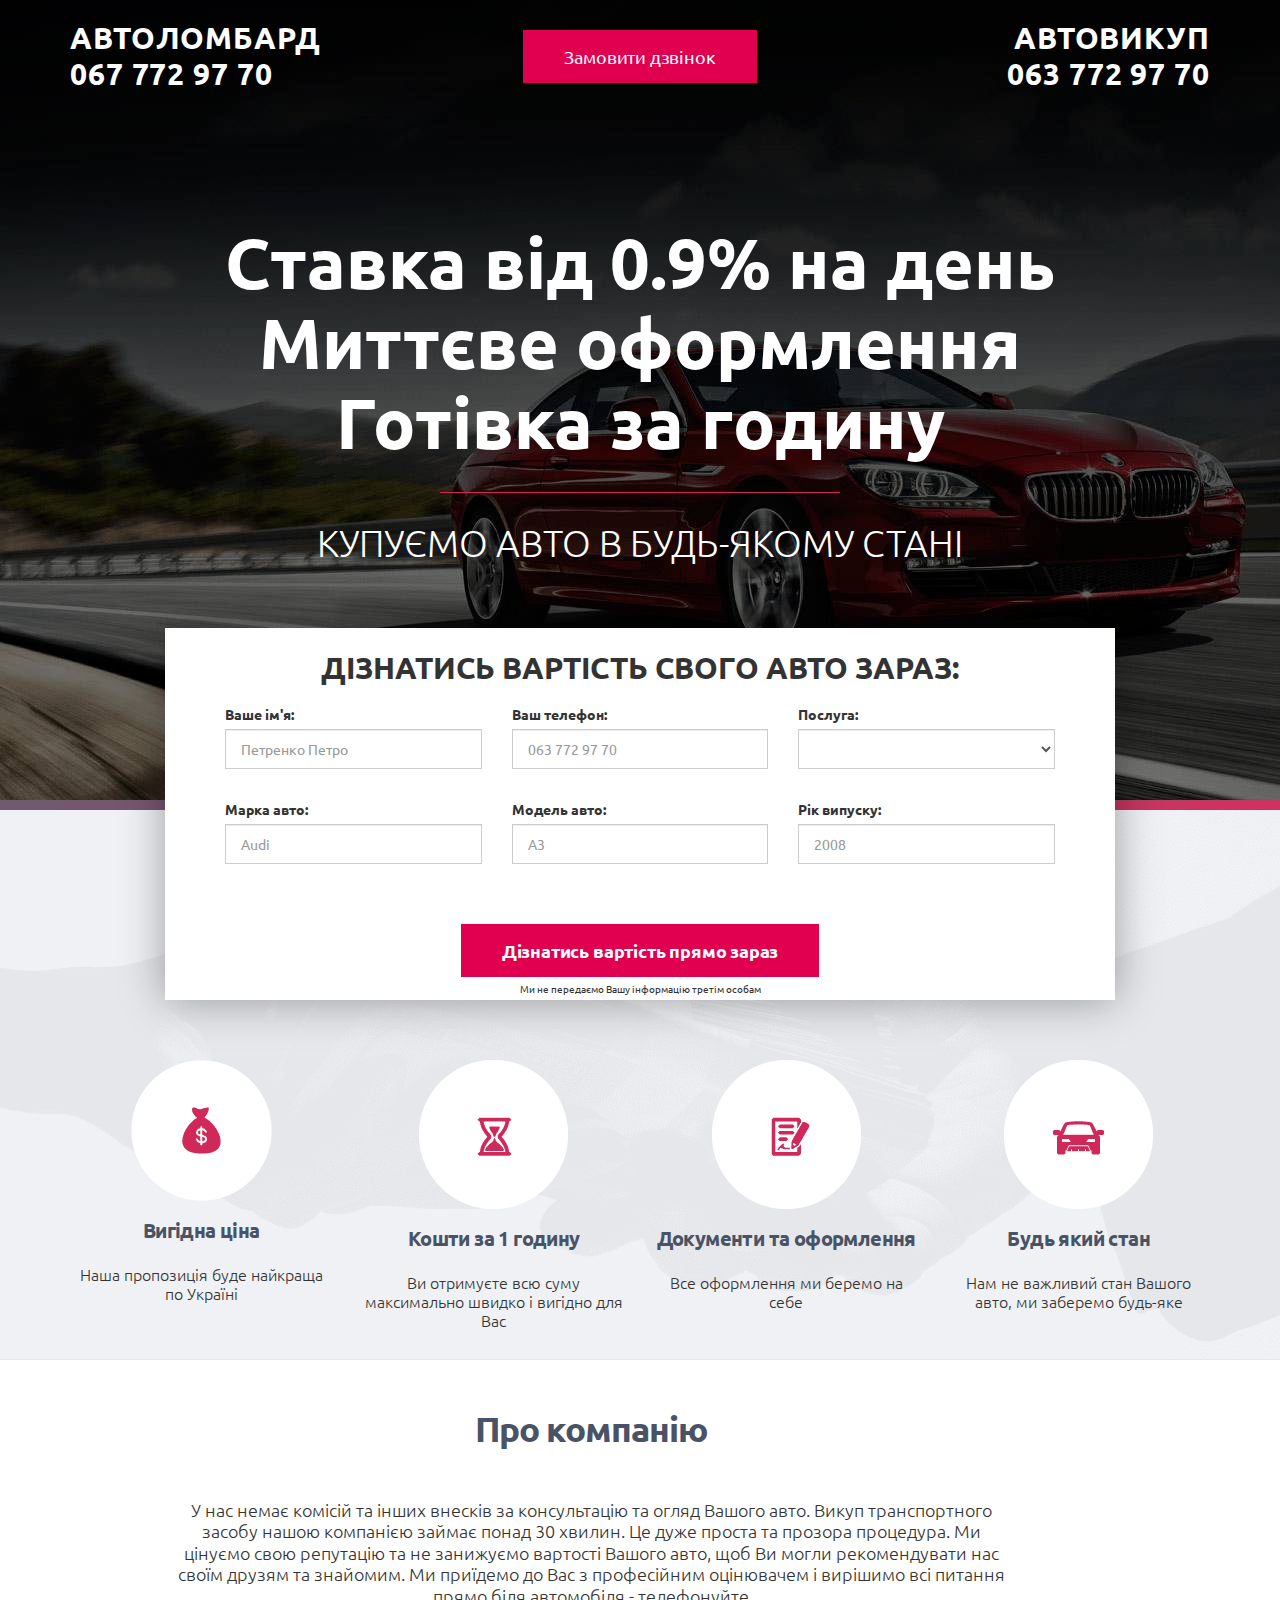
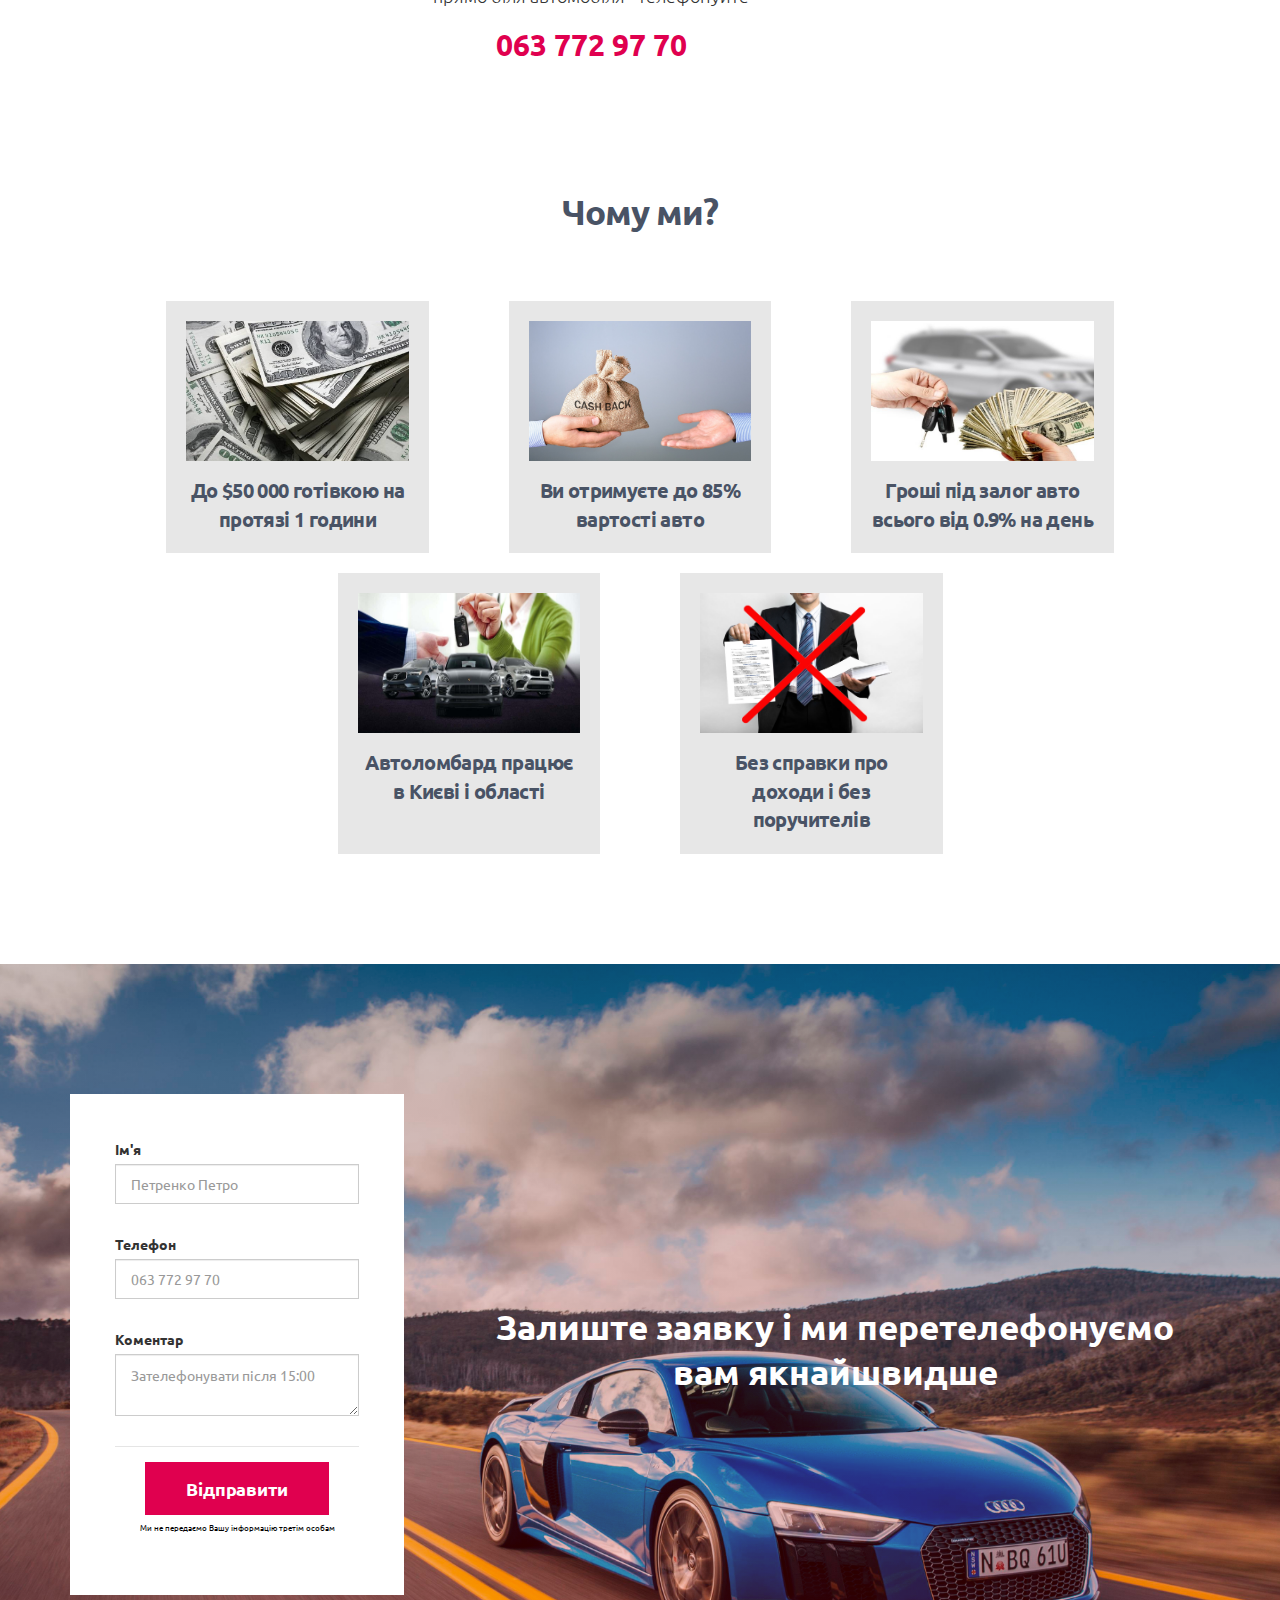
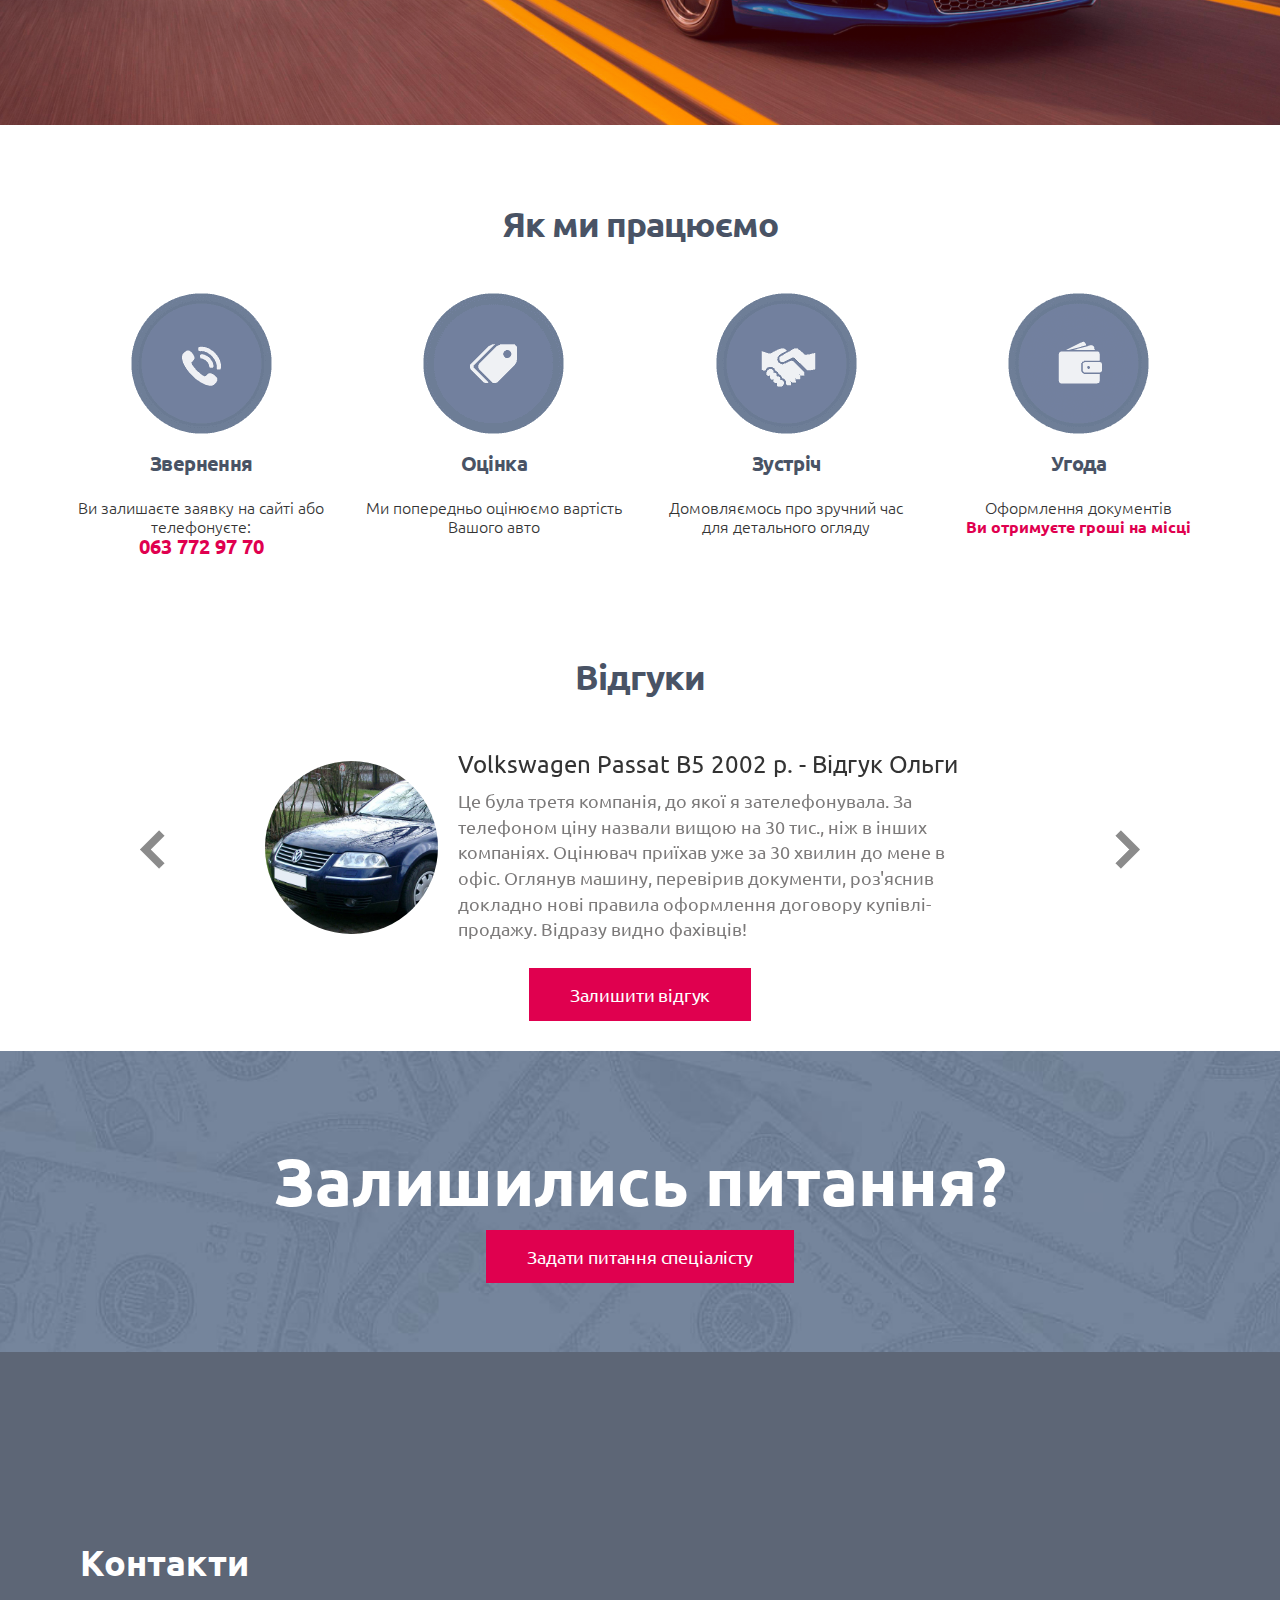
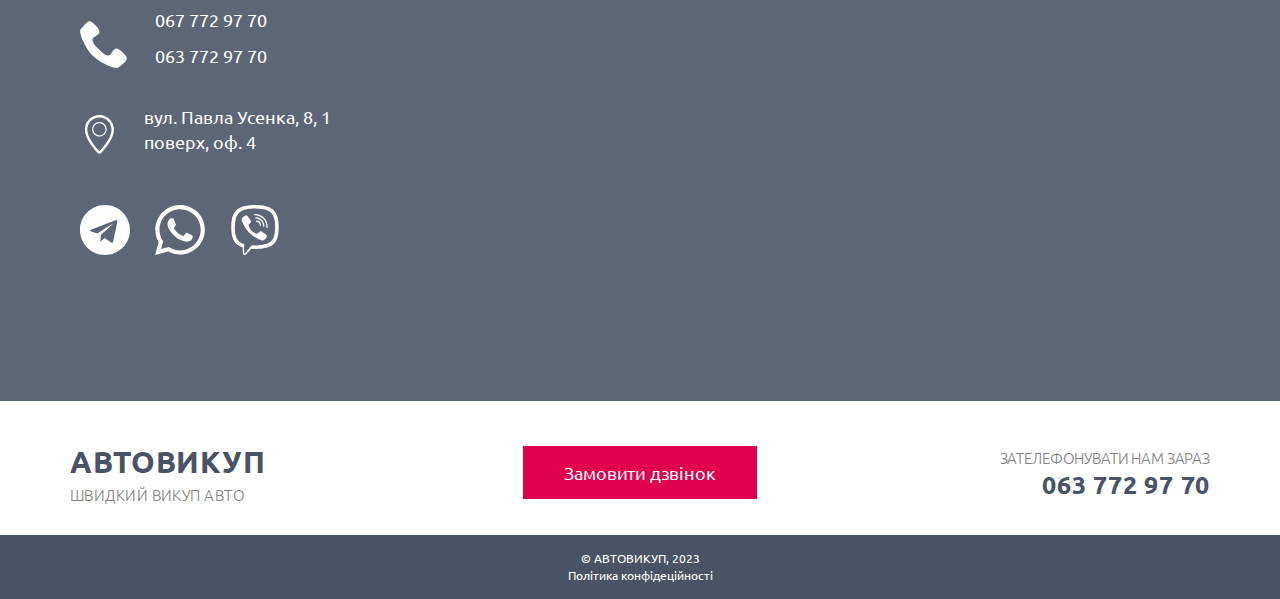
==== index.html @ 886555dd "add_block_info" ====
<!DOCTYPE html>
<!-- saved from url=(0042)http://www.avto-vukyp.com.ua/ -->
<html lang="ru">
  <head>
    <!-- Google Tag Manager -->
    <script>
      (function (w, d, s, l, i) {
        w[l] = w[l] || [];
        w[l].push({ "gtm.start": new Date().getTime(), event: "gtm.js" });
        var f = d.getElementsByTagName(s)[0],
          j = d.createElement(s),
          dl = l != "dataLayer" ? "&l=" + l : "";
        j.async = true;
        j.src = "https://www.googletagmanager.com/gtm.js?id=" + i + dl;
        f.parentNode.insertBefore(j, f);
      })(window, document, "script", "dataLayer", "GTM-MCLSQ8M4");
    </script>
    <!-- End Google Tag Manager -->

    <meta http-equiv="Content-Type" content="text/html; charset=UTF-8" />

    <meta http-equiv="X-UA-Compatible" content="IE=edge" />
    <meta name="viewport" content="width=device-width, initial-scale=1" />
    <title>Автовикуп - Київ та Україна</title>
    <link rel="icon" type="image/x-icon" href="./Document_files/favicon.ico" />
    <link rel="stylesheet" href="./Document_files/bootstrap.min.css" />
    <link rel="stylesheet" href="./Document_files/owl.carousel.min.css" />
    <link rel="stylesheet" href="./Document_files/font-awesome.min.css" />
    <link rel="stylesheet" href="./Document_files/main.css" />
    <link rel="stylesheet" href="./style.css" />
  </head>

  <body>
    <!-- Google Tag Manager (noscript) -->
    <noscript
      ><iframe
        src="https://www.googletagmanager.com/ns.html?id=GTM-MCLSQ8M4"
        height="0"
        width="0"
        style="display: none; visibility: hidden"></iframe
    ></noscript>
    <!-- End Google Tag Manager (noscript) -->

    <!-- HEADER -->
    <header>
      <div class="container">
        <div class="header-top">
          <div class="row inliner">
            <div class="col-sm-4">
              <a
                href="http://www.avto-vukyp.com.ua"
                class="logo"
                style="text-decoration: none"
                >Автоломбард</a
              ><br />
              <a
                href="tel:0677729770"
                style="text-decoration: none"
                class="logo"
                >067 772 97 70</a
              >
            </div>
            <div class="col-sm-4">
              <div class="buttons">
                <a
                  href="#"
                  class="btn btn-white-b"
                  data-toggle="modal"
                  data-target="#callback"
                  >Замовити дзвінок</a
                >
              </div>
            </div>
            <div class="col-sm-4">
              <div class="contacts">
                <a
                  href="http://www.avto-vukyp.com.ua"
                  class="logo"
                  style="text-decoration: none"
                  >Автовикуп</a
                >
                <br />
                <a href="tel:0637729770"    style="text-decoration: none"  class="logo" >063 772 97 70</a ><br />
              </div>
            </div>
          </div>
        </div>

        <div class="main-block">
          <h1>
            Ставка від 0.9% на день<br />
            Миттєве оформлення<br />
            Готівка за годину
          </h1>
          <h2>Купуємо авто в будь-якому стані</h2>
          <!-- <h3>Отримайте максимальну суму за своє авто прямо зараз</h3> -->
          <a
            href="http://www.avto-vukyp.com.ua/#"
            class="btn btn-white-b"
            data-toggle="modal"
            data-target="#feedback"
            >Залишити заявку</a
          >
        </div>
        <div class="form">
          <h3>Дізнатись вартість свого авто зараз:</h3>
          <form method="post" action="/send/" name="form">
            <div class="row">
              <div class="col-sm-4">
                <div class="form-group">
                  <label for="name">Ваше ім'я:</label>
                  <input
                    required
                    type="text"
                    class="form-control"
                    name="name"
                    placeholder="Петренко Петро" />
                </div>
              </div>
              <div class="col-sm-4">
                <div class="form-group">
                  <label for="name">Ваш телефон:</label>
                  <input
                    required
                    type="text"
                    class="form-control phone"
                    name="phone"
                    maxlength="10"
                    placeholder="063 772 97 70" />
                </div>
              </div>
              <div class="col-sm-4">
                <div class="form-group">
                  <label for="name">Послуга:</label>
                  <select name="usluga" required class="form-control">
                    <option selected disabled></option>
                    <option>Ломбард</option>
                    <option>Викуп</option>
                  </select>
                </div>
              </div>
            </div>
            <div class="row">
              <div class="col-sm-4">
                <div class="form-group">
                  <label for="name">Марка авто:</label>
                  <input
                    required
                    type="text"
                    class="form-control"
                    name="brand"
                    placeholder="Audi" />
                </div>
              </div>
              <div class="col-sm-4">
                <div class="form-group">
                  <label for="name">Модель авто:</label>
                  <input
                    required
                    type="text"
                    class="form-control"
                    name="model"
                    placeholder="A3" />
                </div>
              </div>
              <div class="col-sm-4">
                <div class="form-group">
                  <label for="name">Рік випуску:</label>
                  <input
                    required
                    type="text"
                    class="form-control"
                    name="year"
                    placeholder="2008" />
                </div>
              </div>
            </div>
            <div class="text-center">
              <button type="submit" class="btn btn-pink">
                Дізнатись вартість прямо зараз
              </button>
              <br />
              <small style="font-size: 10px"
                >Ми не передаємо Вашу інформацію третім особам</small
              >
            </div>
          </form>
        </div>
      </div>
    </header>
    <!-- / HEADER -->
    <!-- ADVANTAGES -->
    <section class="advantages">
      <div class="container">
        <div class="row">
          <!-- item -->
          <div class="col-md-3 col-sm-6">
            <div class="item">
              <div class="image">
                <img
                  class="rotate"
                  src="./Document_files/advantages-1.png"
                  alt="" />
              </div>
              <span class="name">Вигідна ціна</span>
              <p>Наша пропозиція буде найкраща по Україні</p>
            </div>
          </div>
          <!-- / item -->
          <!-- item -->
          <div class="col-md-3 col-sm-6">
            <div class="item">
              <div class="image">
                <img
                  class="rotate"
                  src="./Document_files/advantages-2.png"
                  alt="" />
              </div>
              <span class="name">Кошти за 1 годину</span>
              <p>Ви отримуєте всю суму максимально швидко і вигідно для Вас</p>
            </div>
          </div>
          <!-- / item -->
          <!-- item -->
          <div class="col-md-3 col-sm-6">
            <div class="item">
              <div class="image">
                <img
                  class="rotate"
                  src="./Document_files/advantages-3.png"
                  alt="" />
              </div>
              <span class="name">Документи та оформлення</span>
              <p>Все оформлення ми беремо на себе</p>
            </div>
          </div>
          <!-- / item -->
          <!-- item -->
          <div class="col-md-3 col-sm-6">
            <div class="item">
              <div class="image">
                <img
                  class="rotate"
                  src="./Document_files/advantages-4.png"
                  alt="" />
              </div>
              <span class="name">Будь який стан</span>
              <p>Нам не важливий стан Вашого авто, ми заберемо будь-яке</p>
            </div>
          </div>
          <!-- / item -->
        </div>
      </div>
    </section>
    <!-- / ADVANTAGES -->
    <!-- ABOUT -->
    <section class="about">
      <div class="container">
        <div class="row">
          <div class="col-md-9 col-md-offset-1 col-sm-12">
            <h2>Про компанію</h2>
            <p>
              У нас немає комісій та інших внесків за консультацію та огляд
              Вашого авто. Викуп транспортного засобу нашою компанією займає
              понад 30 хвилин. Це дуже проста та прозора процедура. Ми цінуємо
              свою репутацію та не занижуємо вартості Вашого авто, щоб Ви могли
              рекомендувати нас своїм друзям та знайомим. Ми приїдемо до Вас з
              професійним оцінювачем і вирішимо всі питання прямо біля
              автомобіля - телефонуйте
              <b
                ><p style="font-size: 30px">
                  <a
                    href="tel:0637729770"
                    style="text-decoration: none; color: #e0004f"
                    >063 772 97 70</a
                  >
                </p></b
              >
            </p>
          </div>
        </div>
      </div>
    </section>
    <!-- ABOUT -->

    <!-- OUR peculiarities -->
    <section class="plan">
      <div class="container">
        <h2>Чому ми?</h2>
        <div class="row peculiarities">
          <div class="peculiarities-item">
            <div class="col-sm-3">
              <div class="item peculiarities-block">
                <div class="image">
                  <img
                    class="peculiarities-img"
                    src="./my_img/cashjpg.jpg"
                    alt="" />
                </div>
                <span class="name peculiarities-name"
                  >До $50 000 готівкою на протязі 1 години</span
                >
              </div>
            </div>

            <div class="col-sm-3">
              <div class="item peculiarities-block">
                <div class="image">
                  <img
                    class="peculiarities-img"
                    src="./my_img/cash-back.jpg"
                    alt="" />
                </div>
                <span class="name peculiarities-name"
                  >Ви отримуєте до 85% вартості авто</span
                >
              </div>
            </div>

            <div class="col-sm-3">
              <div class="item peculiarities-block">
                <div class="image">
                  <img
                    class="peculiarities-img"
                    src="./my_img/pledge.jpg"
                    alt="" />
                </div>
                <span class="name peculiarities-name"
                  >Гроші під залог авто всього від 0.9% на день</span
                >
              </div>
            </div>
          </div>
          <div class="peculiarities-item">
            <div class="col-sm-3">
              <div class="item peculiarities-block">
                <div class="image">
                  <img
                    class="peculiarities-img"
                    src="./my_img/car-pawnshop.jpg"
                    alt="" />
                </div>
                <span class="name peculiarities-name"
                  >Автоломбард працює в Києві і області</span
                >
              </div>
            </div>
            <div class="col-sm-3">
              <div class="item peculiarities-block">
                <div class="image">
                  <img
                    class="peculiarities-img"
                    src="./my_img/document.jpg"
                    alt="" />
                </div>
                <span class="name peculiarities-name"
                  >Без справки про доходи і без поручителів</span
                >
              </div>
            </div>
          </div>
        </div>
      </div>
    </section>
    <!-- /OUR peculiarities -->

    <!-- APPLICATION -->
    <section class="application">
      <div class="container">
        <div class="application-block">
          <h3 class="application-mob-title">
            Залиште заявку і ми перетелефонуємо вам якнайшвидше
          </h3>
          <form method="post" action="/send/" class="my_form">
            <div class="form-group" style="display: none">
              <label for="phone">Ім'я</label>
              <input
                type="text"
                class="form-control"
                name="name"
                value=""
                placeholder="Петренко Петро" />
            </div>
            <div class="form-group">
              <label for="phone">Ім'я</label>
              <input
                type="text"
                class="form-control"
                name="name"
                value=""
                placeholder="Петренко Петро"
                required="" />
            </div>
            <div class="form-group">
              <label for="phone">Телефон</label>
              <input
                type="text"
                class="form-control phone"
                name="phone"
                maxlength="10"
                value=""
                placeholder="063 772 97 70"
                required="" />
            </div>
            <div class="form-group">
              <label for="text">Коментар</label>
              <textarea
                name="comment"
                class="form-control"
                placeholder="Зателефонувати після 15:00"></textarea>
            </div>
            <div class="modal-footer text-center">
              <button type="submit" class="btn btn-pink">Відправити</button>
              <br />
              <small style="font-size: 8px; color: #000"
                >Ми не передаємо Вашу інформацію третім особам</small
              >
            </div>
          </form>

          <h3 class="application-title">
            Залиште заявку і ми перетелефонуємо вам якнайшвидше
          </h3>
        </div>
      </div>
    </section>
    <!-- /APPLICATION -->

    <!-- PLAN -->
    <section class="plan">
      <div class="container">
        <h2>Як ми працюємо</h2>
        <div class="row">
          <!-- item -->
          <div class="col-sm-3">
            <div class="item">
              <div class="image">
                <img class="rotate" src="./Document_files/plan-1.png" alt="" />
              </div>
              <span class="name">Звернення</span>
              <p>
                Ви залишаєте заявку на сайті або телефонуєте:
                <b
                  ><p style="font-size: 20px; margin-top: -2px">
                    <a
                      href="tel:0637729770"
                      style="text-decoration: none; color: #e0004f"
                      >063 772 97 70</a
                    >
                  </p></b
                >
              </p>
            </div>
          </div>
          <!-- / item -->
          <!-- item -->
          <div class="col-sm-3">
            <div class="item">
              <div class="image">
                <img class="rotate" src="./Document_files/plan-2.png" alt="" />
              </div>
              <span class="name">Оцінка</span>
              <p>Ми попередньо оцінюємо вартість Вашого авто</p>
            </div>
          </div>
          <!-- / item -->
          <!-- item -->
          <div class="col-sm-3">
            <div class="item">
              <div class="image">
                <img class="rotate" src="./Document_files/plan-3.png" alt="" />
              </div>
              <span class="name">Зустріч</span>
              <p>Домовляємось про зручний час для детального огляду</p>
            </div>
          </div>
          <!-- / item -->
          <!-- item -->
          <div class="col-sm-3">
            <div class="item">
              <div class="image">
                <img class="rotate" src="./Document_files/plan-4.png" alt="" />
              </div>
              <span class="name">Угода</span>
              <p>
                Оформлення документів<br />
                <b style="color: #e0004f">Ви отримуєте гроші на місці</b>
              </p>
            </div>
          </div>
          <!-- / item -->
        </div>
      </div>
    </section>
    <!-- / PLAN -->
    <!-- SERVICE -->
    <!-- <section class="plan service">
      <div class="container">
        <h2>Які авто ми купуємо?</h2>
        <div class="row">
          
          <div class="col-sm-4">
            <div class="item">
              <div class="image">
                <img src="./Document_files/service2.jpg" alt="" />
              </div>
              <span class="name">Пошкоджені авто та після ДТП</span>
              <p>
                Оплачуємо більше, ніж страхова. Евакуатор за наш рахунок. Виїзд
                майстра на протязі 30 хв.
              </p>
            </div>
          </div>
          
          <div class="col-sm-4">
            <div class="item">
              <div class="image">
                <img src="./Document_files/service1.jpg" alt="" />
              </div>
              <span class="name">Вживані</span>
              <p>
                Купуємо вживані авто в будь-якому стані, будь-якого року випуску
                та марки. Купуємо вітчизняні авто та іномарки. З будь-яким
                пробігом та розташуванням керма.
              </p>
            </div>
          </div>
          
          <div class="col-sm-4">
            <div class="item">
              <div class="image">
                <img src="./Document_files/service4.jpg" alt="" />
              </div>
              <span class="name"
                >Аварійні авто або під розбір, на запчастини</span
              >
              <p>
                Купим несправне авто. Якщо авто не підлягає ремонту,
                розраховуємо вартість цілих запчастин. Розрахунок відразу.
              </p>
            </div>
          </div>
         
        </div>
      </div>
    </section> -->
    <!-- / SERVICE -->
    <!-- REVIEWS -->
    <section class="reviews">
      <div class="container">
        <h2>Відгуки</h2>
        <div class="row">
          <div class="col-lg-2 col-md-1">
            <div class="prev-wrap hidden-sm hidden-xs">
              <button data-selector="Footers" class="prev-arr2"></button>
            </div>
          </div>
          <div class="col-lg-8 col-md-10">
            <div class="reviews-slider owl-carousel">
              <div class="review inliner">
                <img
                  style="width: 173px"
                  src="./Document_files/passat-b5-7.jpg"
                  alt="customer" />
                <div>
                  <h5>Volkswagen Passat B5 2002 р. - Відгук Ольги</h5>
                  <p>
                    Це була третя компанія, до якої я зателефонувала. За
                    телефоном ціну назвали вищою на 30 тис., ніж в інших
                    компаніях. Оцінювач приїхав уже за 30 хвилин до мене в офіс.
                    Оглянув машину, перевірив документи, роз'яснив докладно нові
                    правила оформлення договору купівлі-продажу. Відразу видно
                    фахівців!
                  </p>
                </div>
              </div>
              <div class="review inliner">
                <img
                  style="width: 173px"
                  src="./Document_files/6243_loaded.jpg"
                  alt="customer" />
                <div>
                  <h5>БМВ 3 Series (Е46) 2001 р. - Відгук Віктора</h5>
                  <p>
                    Потрібно було терміново продати автомобіль, оскільки купував
                    новий. Друг порадив звернутися до компанії Автовикуп. За
                    фотографіями оцінили вартість, оцінювач під'їхав точно у
                    вказаний час. Договір оформили того ж вечора.
                  </p>
                </div>
              </div>
              <div class="review inliner">
                <img
                  style="width: 173px"
                  src="./Document_files/march.jpg"
                  alt="customer" />
                <div>
                  <h5>Nissan March 2010 р. - Відгук Оксани</h5>
                  <p>
                    Продала свого марчика того ж дня, коли залишила заявку, ціна
                    влаштувала, угода пройшла успішно!
                  </p>
                </div>
              </div>
              <div class="review inliner">
                <img
                  style="width: 173px"
                  src="./Document_files/kia.jpg"
                  alt="customer" />
                <div>
                  <h5>KIA Rio 2013 р. - Відгук Антона</h5>
                  <p>
                    Перші 2 місяці намагався продати машину сам. Дзвонили часто,
                    приїжджали дивитися, а потім говорили "настав час, щоб
                    подумати" і пропадали. Побачив рекламу в інтернеті про
                    автовикуп, відправив заявку на оцінку. Мені передзвонили і я
                    дуже здивувався, коли мені запропонували лише на 10 тис.
                    менше, ніж моя бажана ціна. Наступного разу відразу звернуся
                    до цієї компанії, щоб заощадити час та сили. Спасибі вам!
                  </p>
                </div>
              </div>
              <div class="review inliner">
                <img
                  style="width: 173px"
                  src="./Document_files/matiz.jpg"
                  alt="customer" />
                <div>
                  <h5>Daewoo Matiz 2012 р. - Відгук Аліни</h5>
                  <p>
                    Побачила рекламу в інтернеті даної фірми, залишила заявку на
                    сайті для викупу своєї машинки, хлопці приїхали дуже швидко,
                    оглянули авто, повідомили ціну, яка мене влаштовувала, угода
                    пройшла успішно. Дякую
                  </p>
                </div>
              </div>
              <div class="review inliner">
                <img
                  style="width: 173px"
                  src="./Document_files/merc.jpg"
                  alt="customer" />
                <div>
                  <h5>Mercedes-Benz w210 E240 1998 р. - Відгук Олексія</h5>
                  <p>
                    Терміново потрібні були гроші, продав свій автомобіль у цій
                    фірмі, приїхали швидко, оцінили, гроші одержав одразу. Всім
                    задоволений!
                  </p>
                </div>
              </div>
              <div class="review inliner">
                <img
                  style="width: 173px"
                  src="./Document_files/mark.jpg"
                  alt="customer" />
                <div>
                  <h5>Toyota Mark 2. 1996 р.- Відгук Андрія</h5>
                  <p>
                    Не хотів розлучатися зі своїм Марком)) Але змусили
                    обставини, звернувся до хлопців з автовикупом, викупили мого
                    марка в той же день, заплатили трохи більше ніж інші фірми!
                    Дякую!
                  </p>
                </div>
              </div>
              <div class="review inliner">
                <img
                  style="width: 173px"
                  src="./Document_files/lada.jpg"
                  alt="customer" />
                <div>
                  <h5>ЛАДА 2114. 2013 р. - Відгук Даніла</h5>
                  <p>
                    Потрапив в аварію, трохи пом'яв своє авто, вирішив продати,
                    звернувся до цієї компанії, оцінили вартість, ціни виявилися
                    на порядок вищими ніж в інших конторах. Угоду провели
                    успішно! Гроші отримав одразу.
                  </p>
                </div>
              </div>
            </div>
          </div>
          <div class="col-lg-2 col-md-1">
            <div class="next-wrap hidden-sm hidden-xs">
              <button
                style=""
                data-selector="Footers"
                class="next-arr2"></button>
            </div>
          </div>
        </div>
        <div class="meta-button text-center">
          <a
            href="#"
            class="btn btn-dark-b"
            data-toggle="modal"
            data-target="#review"
            >Залишити відгук</a
          >
        </div>
      </div>
    </section>
    <!-- / REVIEWS -->
    <!-- QUESTIONS -->
    <section class="questions">
      <div class="container">
        <h3>Залишились питання?</h3>
        <a
          href="http://www.avto-vukyp.com.ua/#"
          class="btn btn-white-b"
          data-toggle="modal"
          data-target="#callback"
          >Задати питання спеціалісту</a
        >
      </div>
    </section>
    <!-- / QUESTIONS -->

    <!-- INFO BLOCK -->
    <div class="info">
      <div class="">
        <div class="info-block">
          <div class="contact-info">
            <h2>Контакти</h2>
            <ul class="list contact-list">
              <li class="contact-item">
                <!-- <a href=""> -->
                  <svg id="icon-phone" width="50" viewBox="0 0 32 32">
                    <path
                      fill="white"
                      d="M22 20c-2 2-2 4-4 4s-4-2-6-4-4-4-4-6 2-2 4-4-4-8-6-8-6 6-6 6c0 4 4.109 12.109 8 16s12 8 16 8c0 0 6-4 6-6s-6-8-8-6z"></path>
                  </svg>
                <!-- </a> -->
                <div class="contact-item num">
                  <p><a href="tel:0677729770"    style="text-decoration:none; color: fff"  class="logo"  >067 772 97 70</a ></p>
                  <p><a href="tel:0637729770"    style="text-decoration: none; color: fff"  class="logo" >063 772 97 70</a ></p>
                </div>
              </li>
              <li class="contact-item">
                <svg id="icon-location" width="50" viewBox="0 0 32 32">
                  <path
                    fill="white"
                    d="M16.002 17.746c3.309 0 6-2.692 6-6s-2.691-6-6-6c-3.309 0-6 2.691-6 6s2.691 6 6 6zM16.002 6.746c2.758 0 5 2.242 5 5s-2.242 5-5 5c-2.758 0-5-2.242-5-5s2.242-5 5-5zM16 0c-6.618 0-12 5.316-12 12.001 0 7 6.001 14.161 10.376 19.194 0.016 0.020 0.718 0.805 1.586 0.805 0.002 0 0.073 0 0.077 0 0.867 0 1.57-0.785 1.586-0.805 4.377-5.033 10.377-12.193 10.377-19.194 0-6.685-5.383-12.001-12.002-12.001zM16.117 29.883c-0.021 0.020-0.082 0.064-0.135 0.098-0.010-0.027-0.084-0.086-0.129-0.133-3.665-4.217-9.853-11.334-9.853-17.847 0-5.514 4.487-10.001 10-10.001 5.516 0 10.002 4.487 10.002 10.002 0 6.512-6.188 13.629-9.885 17.881z"></path>
                </svg>
                <p>вул. Павла Усенка, 8, 1 поверх, оф. 4</p>
              </li>
            </ul>
            <ul class="list social-list">
              <li>
                <a href="">
                  <svg
                    id="icon-telegram"
                    fill="white"
                    width="50"
                    viewBox="0 0 28 28">
                    <path
                      d="M18.578 20.422l2.297-10.828c0.203-0.953-0.344-1.328-0.969-1.094l-13.5 5.203c-0.922 0.359-0.906 0.875-0.156 1.109l3.453 1.078 8.016-5.047c0.375-0.25 0.719-0.109 0.438 0.141l-6.484 5.859-0.25 3.563c0.359 0 0.516-0.156 0.703-0.344l1.687-1.625 3.5 2.578c0.641 0.359 1.094 0.172 1.266-0.594zM28 14c0 7.734-6.266 14-14 14s-14-6.266-14-14 6.266-14 14-14 14 6.266 14 14z"></path>
                  </svg>
                </a>
              </li>
              <li>
                <a href="">
                  <svg
                    id="icon-whatsapp"
                    fill="white"
                    width="50"
                    viewBox="0 0 32 32">
                    <path
                      d="M27.281 4.65c-2.994-3-6.975-4.65-11.219-4.65-8.738 0-15.85 7.112-15.85 15.856 0 2.794 0.731 5.525 2.119 7.925l-2.25 8.219 8.406-2.206c2.319 1.262 4.925 1.931 7.575 1.931h0.006c0 0 0 0 0 0 8.738 0 15.856-7.113 15.856-15.856 0-4.238-1.65-8.219-4.644-11.219zM16.069 29.050v0c-2.369 0-4.688-0.637-6.713-1.837l-0.481-0.288-4.987 1.306 1.331-4.863-0.313-0.5c-1.325-2.094-2.019-4.519-2.019-7.012 0-7.269 5.912-13.181 13.188-13.181 3.519 0 6.831 1.375 9.319 3.862 2.488 2.494 3.856 5.8 3.856 9.325-0.006 7.275-5.919 13.188-13.181 13.188zM23.294 19.175c-0.394-0.2-2.344-1.156-2.706-1.288s-0.625-0.2-0.894 0.2c-0.262 0.394-1.025 1.288-1.256 1.556-0.231 0.262-0.462 0.3-0.856 0.1s-1.675-0.619-3.188-1.969c-1.175-1.050-1.975-2.35-2.206-2.744s-0.025-0.613 0.175-0.806c0.181-0.175 0.394-0.463 0.594-0.694s0.262-0.394 0.394-0.662c0.131-0.262 0.069-0.494-0.031-0.694s-0.894-2.15-1.219-2.944c-0.319-0.775-0.65-0.669-0.894-0.681-0.231-0.012-0.494-0.012-0.756-0.012s-0.694 0.1-1.056 0.494c-0.363 0.394-1.387 1.356-1.387 3.306s1.419 3.831 1.619 4.1c0.2 0.262 2.794 4.269 6.769 5.981 0.944 0.406 1.681 0.65 2.256 0.837 0.95 0.3 1.813 0.256 2.494 0.156 0.762-0.113 2.344-0.956 2.675-1.881s0.331-1.719 0.231-1.881c-0.094-0.175-0.356-0.275-0.756-0.475z"></path>
                  </svg>
                </a>
              </li>
              <li>
                <a href="">
                  <svg id="icon-viber" width="50" viewBox="0 0 32 32">
                    <path
                      fill="#fff"
                      d="M15.197 0.003c-2.567 0.035-8.089 0.456-11.179 3.287-2.293 2.28-3.095 5.641-3.188 9.804-0.080 4.147-0.173 11.933 7.333 14.055v3.227c0 0-0.051 1.293 0.803 1.56 1.053 0.333 1.653-0.665 2.653-1.732l1.867-2.107c5.133 0.427 9.067-0.559 9.52-0.705 1.040-0.333 6.908-1.081 7.868-8.869 0.987-8.041-0.48-13.108-3.12-15.401l-0.013-0.003c-0.8-0.733-4-3.067-11.16-3.093 0 0-0.528-0.033-1.384-0.021zM15.287 2.265c0.727-0.004 1.173 0.027 1.173 0.027 6.053 0.013 8.948 1.84 9.628 2.453 2.227 1.905 3.371 6.475 2.533 13.189-0.8 6.507-5.56 6.92-6.44 7.2-0.373 0.12-3.84 0.973-8.203 0.693 0 0-3.252 3.921-4.265 4.935-0.16 0.173-0.347 0.227-0.467 0.2-0.173-0.040-0.227-0.253-0.213-0.547l0.027-5.359c-6.361-1.76-5.988-8.403-5.921-11.869 0.080-3.467 0.733-6.309 2.667-8.229 2.609-2.36 7.3-2.68 9.481-2.693zM15.767 5.732c-0 0-0.001 0-0.001 0-0.22 0-0.399 0.178-0.399 0.399 0 0 0 0 0 0v0c0 0.221 0.179 0.4 0.4 0.4v0c0.043-0.001 0.093-0.001 0.143-0.001 2.034 0 3.88 0.809 5.232 2.123l-0.002-0.002c1.453 1.413 2.161 3.307 2.188 5.787 0 0.221 0.179 0.4 0.4 0.4v0-0.012c0.221 0 0.4-0.179 0.4-0.4v0c0.005-0.109 0.008-0.236 0.008-0.364 0-2.326-0.923-4.436-2.423-5.985l0.002 0.002c-1.587-1.547-3.589-2.347-5.948-2.347zM10.495 6.652c-0.054-0.008-0.116-0.013-0.18-0.013-0.236 0-0.457 0.064-0.646 0.176l0.006-0.003h-0.016c-0.547 0.32-1.051 0.72-1.531 1.253-0.36 0.427-0.561 0.852-0.615 1.265-0.009 0.064-0.014 0.137-0.014 0.212 0 0.182 0.029 0.357 0.084 0.521l-0.003-0.012 0.027 0.013c0.458 1.331 0.998 2.476 1.646 3.549l-0.046-0.082c0.895 1.608 1.922 2.996 3.101 4.237l-0.008-0.009 0.040 0.053 0.053 0.040 0.080 0.080c1.236 1.174 2.628 2.205 4.136 3.053l0.104 0.054c1.76 0.96 2.829 1.413 3.469 1.6v0.013c0.187 0.053 0.357 0.080 0.531 0.080 0.57-0.043 1.079-0.274 1.471-0.631l-0.002 0.002c0.52-0.467 0.933-0.984 1.24-1.531v-0.013c0.307-0.573 0.2-1.121-0.24-1.495-0.845-0.742-1.782-1.421-2.781-2.007l-0.085-0.046c-0.68-0.373-1.373-0.147-1.653 0.227l-0.6 0.759c-0.307 0.373-0.867 0.32-0.867 0.32l-0.016 0.013c-4.16-1.067-5.267-5.279-5.267-5.279s-0.053-0.573 0.333-0.867l0.747-0.6c0.36-0.293 0.613-0.987 0.227-1.667-0.631-1.084-1.31-2.022-2.071-2.887l0.017 0.020c-0.166-0.204-0.399-0.349-0.665-0.399l-0.007-0.001zM16.459 7.839c-0.22 0.001-0.399 0.18-0.399 0.4s0.179 0.4 0.4 0.4c0 0 0.001 0 0.001 0h-0c1.388 0.025 2.636 0.607 3.532 1.532l0.001 0.001c0.75 0.825 1.209 1.926 1.209 3.134 0 0.103-0.003 0.205-0.010 0.306l0.001-0.014c0.001 0.22 0.18 0.399 0.4 0.399 0 0 0 0 0 0v0l0.013 0.016c0 0 0 0 0 0 0.221 0 0.4-0.179 0.4-0.4 0-0 0-0.001 0-0.001v0c0.040-1.587-0.453-2.92-1.427-3.987s-2.333-1.667-4.067-1.787c-0.008-0.001-0.018-0.001-0.028-0.001s-0.020 0-0.029 0.001l0.001-0zM17.112 9.997c-0.004-0-0.008-0-0.012-0-0.225 0-0.407 0.182-0.407 0.408 0 0.221 0.176 0.401 0.395 0.407h0.001c1.32 0.067 1.96 0.733 2.040 2.107 0.007 0.215 0.184 0.387 0.4 0.387 0 0 0 0 0 0h0.013c0.215-0.007 0.388-0.183 0.388-0.4 0-0.009-0-0.019-0.001-0.028l0 0.001c-0.093-1.787-1.067-2.788-2.8-2.881-0.002-0-0.005-0-0.008-0s-0.006 0-0.008 0h0z"></path>
                  </svg>
                </a>
              </li>
            </ul>
          </div>
          <iframe
            class="map"
            src="https://www.google.com/maps/embed?pb=!1m14!1m8!1m3!1d2540.8015337098736!2d30.6335298!3d50.4447973!3m2!1i1024!2i768!4f13.1!3m3!1m2!1s0x40d4c54f7326cca5%3A0xcb840a7a5544f32!2z0YPQuy4g0J_QsNCy0LvQsCDQo9GB0LXQvdC60L4sIDgsINCa0LjQtdCyLCAwMjAwMA!5e0!3m2!1sru!2sua!4v1694697839264!5m2!1sru!2sua"
            width="600"
            height="450"
            style="border: 0"
            allowfullscreen=""
            loading="lazy"
            referrerpolicy="no-referrer-when-downgrade"></iframe>
        </div>
      </div>
    </div>
    <!-- /INFO BLOCK -->

    <!-- FOOTER -->
    <footer>
      <div class="container">
        <div class="footer-top">
          <div class="row inliner">
            <div class="col-sm-4">
              <a href="http://www.avto-vukyp.com.ua/#" class="logo"
                >Автовикуп</a
              >
              <small>Швидкий викуп авто</small>
            </div>
            <div class="col-sm-4">
              <div class="buttons">
                <a
                  href="#"
                  class="btn btn-dark-b"
                  data-toggle="modal"
                  data-target="#callback"
                  >Замовити дзвінок</a
                >
              </div>
            </div>
            <div class="col-sm-4">
              <div class="contacts">
                <span>Зателефонувати нам зараз</span>
                <a href="tel:0637729770" style="text-decoration: none"
                  >063 772 97 70</a
                >
              </div>
            </div>
          </div>
        </div>
      </div>

      <div class="copy">
        <div class="container">
          <p>© АВТОВИКУП, 2023</p>
          <p>
            <a
              href="https://www.avto-vukyp.com.ua/politica.html"
              style="text-decoration: none; color: #fff; font-size: 12px"
              >Політика конфідеційності</a
            >
          </p>
        </div>
      </div>
    </footer>
    <!-- / FOOTER -->
    <!-- MODALS -->
    <div class="modal fade" tabindex="-1" role="dialog" id="callback">
      <div class="modal-dialog" role="document">
        <div class="modal-content">
          <div class="modal-header">
            <button
              type="button"
              class="close"
              data-dismiss="modal"
              aria-label="Close">
              <span aria-hidden="true">×</span>
            </button>
            <h4 class="modal-title">Замовити дзвінок</h4>
          </div>
          <div class="modal-body">
            <div class="message"></div>
            <form method="post" action="/send/">
              <div class="form-group" style="display: none">
                <label for="phone">Ім'я</label>
                <input
                  type="text"
                  class="form-control"
                  name="name"
                  value=""
                  placeholder="Петренко Петро" />
              </div>
              <div class="form-group">
                <label for="phone">Ім'я</label>
                <input
                  type="text"
                  class="form-control"
                  name="name"
                  value=""
                  placeholder="Петренко Петро"
                  required="" />
              </div>
              <div class="form-group">
                <label for="phone">Телефон</label>
                <input
                  type="text"
                  class="form-control phone"
                  name="phone"
                  maxlength="10"
                  value=""
                  placeholder="063 772 97 70"
                  required="" />
              </div>
              <div class="form-group">
                <label for="text">Коментар</label>
                <textarea
                  name="comment"
                  class="form-control"
                  placeholder="Зателефонувати після 15:00"></textarea>
              </div>
              <div class="modal-footer text-center">
                <button type="submit" class="btn btn-pink">Відправити</button>
                <br />
                <small style="font-size: 8px; color: #000"
                  >Ми не передаємо Вашу інформацію третім особам</small
                >
              </div>
            </form>
          </div>
        </div>
        <!-- /.modal-content -->
      </div>
      <!-- /.modal-dialog -->
    </div>
    <!-- /.modal -->
    <div class="modal fade" tabindex="-1" role="dialog" id="review">
      <div class="modal-dialog" role="document">
        <div class="modal-content">
          <div class="modal-header">
            <button
              type="button"
              class="close"
              data-dismiss="modal"
              aria-label="Close">
              <span aria-hidden="true">×</span>
            </button>
            <h4 class="modal-title">Залишити Відгук</h4>
          </div>
          <div class="modal-body">
            <div class="message"></div>
            <form method="post" action="/send/">
              <div class="form-group" style="display: none">
                <label for="phone">Ім'я</label>
                <input
                  required
                  type="text"
                  class="form-control"
                  name="name"
                  value=""
                  placeholder="Петренко Петро" />
              </div>
              <div class="form-group">
                <label for="phone">Ім'я</label>
                <input
                  required
                  type="text"
                  class="form-control"
                  name="name"
                  value=""
                  placeholder="Петренко Петро" />
              </div>
              <div class="form-group">
                <label for="phone">Телефон</label>
                <input
                  type="text"
                  class="form-control phone"
                  name="phone"
                  value=""
                  maxlength="10"
                  placeholder="063 772 97 70"
                  required />
              </div>
              <div class="form-group">
                <label for="text">Відгук</label>
                <textarea
                  name="comment"
                  class="form-control"
                  placeholder="Все очень хорошо"></textarea>
              </div>
              <div class="modal-footer text-center">
                <button type="submit" class="btn btn-pink">Відправити</button>
              </div>
            </form>
          </div>
        </div>
        <!-- /.modal-content -->
      </div>
      <!-- /.modal-dialog -->
    </div>
    <!-- /.modal -->
    <div class="modal fade" tabindex="-1" role="dialog" id="feedback">
      <div class="modal-dialog" role="document">
        <div class="modal-content">
          <div class="modal-header">
            <button
              type="button"
              class="close"
              data-dismiss="modal"
              aria-label="Close">
              <span aria-hidden="true">×</span>
            </button>
            <h4 class="modal-title">Залишити заявку</h4>
          </div>
          <div class="modal-body">
            <div class="message"></div>
            <form action="/send/" method="POST">
              <!-- <div class="form-group" style="display:none">
                        <label for="phone">Ім'я</label>
                        <input required type="text" class="form-control" name="name" value="" placeholder="Петренко Петро">
                    </div> -->
              <div class="form-group">
                <label for="name">Ваше Ім'я:</label>
                <input
                  required
                  type="text"
                  class="form-control"
                  name="name"
                  placeholder="Петренко Петро" />
              </div>
              <div class="form-group">
                <label for="name">Ваш телефон:</label>
                <input
                  required
                  type="text"
                  class="form-control phone"
                  name="phone"
                  maxlength="10"
                  placeholder="063 772 97 70" />
              </div>
              <div class="form-group">
                <label for="name">Послуга:</label>
                <select name="usluga" required type="text" class="form-control">
                  <option class="form-control" selected disabled></option>
                  <option>Ломбард</option>
                  <option>Викуп</option>
                </select>
              </div>
              <div class="form-group">
                <label for="name">Марка авто:</label>
                <input
                  required
                  type="text"
                  class="form-control"
                  name="brand"
                  placeholder="Audi" />
              </div>
              <div class="form-group">
                <label for="name">Модель авто:</label>
                <input
                  required
                  type="text"
                  class="form-control"
                  name="model"
                  placeholder="A3" />
              </div>
              <div class="form-group">
                <label for="name">Рік випуску:</label>
                <input
                  required
                  type="text"
                  class="form-control"
                  name="year"
                  placeholder="2008" />
              </div>
              <div class="modal-footer text-center">
                <button type="submit" class="btn btn-pink">Відправити</button>
                <br />
                <small style="font-size: 8px; color: #000"
                  >Ми не передаємо Вашу інформацію третім особам</small
                >
              </div>
            </form>
          </div>
        </div>
      </div>
      <!-- /.modal-content -->
    </div>
    <!-- / MODALS -->
    <!-- SCRIPTS -->
    <script src="./Document_files/jquery.min.js"></script>
    <script src="./Document_files/bootstrap.min.js"></script>
    <script src="./Document_files/owl.carousel.min.js"></script>

    <script>
      $(document).ready(function () {
        var owl2 = $(".reviews-slider").owlCarousel({
          loop: true,
          margin: 10,
          autoplayHoverPause: true,
          autoplayTimeout: 9000,
          nav: false,
          autoplay: true,
          autoHeight: true,
          items: 1,
        });

        // Go to the next item
        $(".next-arr2").click(function () {
          owl2.trigger("next.owl.carousel");
        });
        // Go to the previous item
        $(".prev-arr2").click(function () {
          // With optional speed parameter
          owl2.trigger("prev.owl.carousel");
        });
      });
    </script>
  </body>
</html>
---- Document_files/main.css ----
/* ----- COLORS ----- */
/* ----- FONTS ----- */
@import url("https://fonts.googleapis.com/css?family=Ubuntu:300,300i,400,400i,500,500i,700,700i&subset=cyrillic");
/* ----- RESPONSIVE ----- */
/* ----- BASIS ----- */
body {
  background-color: #fff;
  font-family: "Ubuntu", sans-serif;
}

.inliner {
  display: block;
  font-size: 0;
}
.inliner > * {
  display: inline-block;
  float: none;
}

.btn-dark-b {
  background-color: #e0004f;
  color: #fff;
  font-size: 18px;
  font-weight: 400;
  letter-spacing: -0.01em;
  line-height: 1.5;
  padding: 12px 40px;
  position: relative;
  border: 1px solid #e0004f;
  -webkit-border-radius: 0;
  border-radius: 0;
  overflow: hidden;
  -webkit-transition: all 0.2s ease-out;
  transition: all 0.2s ease-out;
}
.btn-dark-b:focus {
  background-color: #fff;
  color: #191919;
}
.btn-dark-b:hover {
  background-color: #fff;
  color: #191919;
  -webkit-transition: all 0.5s ease-out;
  transition: all 0.5s ease-out;
}

.btn-white-b {
  background-color: #e0004f;
  color: #ffffff;
  font-size: 18px;
  font-weight: 400;
  letter-spacing: -0.01em;
  line-height: 1.5;
  padding: 12px 40px;
  position: relative;
  border: 1px solid #e0004f;
  -webkit-border-radius: 0;
  border-radius: 0;
  overflow: hidden;
  -webkit-transition: all 0.2s ease-out;
  transition: all 0.2s ease-out;
}
.btn-white-b:focus {
  background-color: #fff;
  color: #191919;
}
.btn-white-b:hover {
  background-color: #fff;
  color: #191919;
  -webkit-transition: all 0.5s ease-out;
  transition: all 0.5s ease-out;
}

.btn-pink {
  background-color: #e0004f;
  color: #ffffff;
  font-size: 18px;
  font-weight: 400;
  letter-spacing: -0.01em;
  line-height: 1.5;
  padding: 12px 40px;
  position: relative;
  border: 1px solid #e0004f;
  font-weight: bold;
  -webkit-border-radius: 0;
  border-radius: 0;
  overflow: hidden;
  -webkit-transition: all 0.2s ease-out;
  transition: all 0.2s ease-out;
}
.btn-pink:focus {
  color: #fff;
  opacity: 0.8;
}
.btn-pink:hover {
  color: #fff;
  opacity: 0.8;
  -webkit-transition: all 0.5s ease-out;
  transition: all 0.5s ease-out;
}

.form-control {
  -webkit-border-radius: 0;
  border-radius: 0;
  padding: 10px 15px;
  height: 40px;
}

.form-group {
  margin-bottom: 30px;
}

.modal-content {
  -webkit-border-radius: 0;
  border-radius: 0;
}

.modal-footer {
  text-align: center;
}

/* ----- HEADER ----- */
header {
  padding: 10px 0;
  position: relative;
  width: 100%;
  height: 810px;
  z-index: 162;
  background: url(./bg_16.jpg) no-repeat center 0;
  background-position: center top;
  background-size: cover;
}
header .inliner > * {
  vertical-align: middle;
}
header .header-top {
  padding: 10px 0;
}
header .header-top .buttons {
  text-align: center;
}
header .header-top .logo {
  color: #ffffff;
  line-height: 1.2;
  font-size: 30px;
  font-weight: bold;
  letter-spacing: 0.03em;
  text-transform: uppercase;
}
header .header-top .logo .contacts {
  color: #fff;
  font-size: 30px;
  font-weight: 300;
  display: block;
  letter-spacing: 0.03em;
  text-transform: uppercase;
}
header .header-top .contacts {
  position: relative;
  text-align: right;
}
header .header-top .contacts span {
  color: #808080;
  display: block;
  font-size: 30px;
  font-weight: 300;
  letter-spacing: -0.01em;
  text-transform: uppercase;
}
header .header-top .contacts a {
  color: #ffffff;
  font-size: 30px;
  font-weight: bold;
  letter-spacing: 0.03em;
  line-height: 1.2;
}
header .main-block {
  position: relative;
  text-align: center;
  padding: 100px 0;
}
header .main-block h1 {
  color: #ffffff;
  font-size: 70px;
  font-weight: bold;
  line-height: 80px;
  text-align: center;
}
header .main-block h1::after {
  content: "";
  display: block;
  width: 400px;
  max-width: 80%;
  height: 1px;
  background-color: #d02959;
  margin: 30px auto;
}
header .main-block h2 {
  color: #ffffff;
  font-size: 37px;
  font-weight: 300;
  text-align: center;
  text-transform: uppercase;
}
header .main-block h3 {
  margin: 62px 0 0;
  color: #d5dadc;
  font-size: 20px;
  font-weight: 300;
  text-align: center;
}
header .form {
  background: #fff;
  padding: 3px 60px;
  position: absolute;
  bottom: -190px;
  left: 50%;
  margin-left: -475px;
  width: 950px;
  -webkit-box-shadow: 0px 0px 41px 0px rgba(0, 0, 0, 0.35);
  box-shadow: 0px 0px 41px 0px rgba(0, 0, 0, 0.35);
}
header .form h3 {
  font-size: 30px;
  font-weight: 300;
  text-align: center;
  text-transform: uppercase;
  text-align: center;
  font-weight: bold;
  margin-bottom: 20px;
}
header .form button {
  margin-top: 30px;
}

.advantages {
  padding: 250px 0 30px;
  position: relative;
  width: 100%;
  z-index: 143;
  background: url(./bg_15.png) no-repeat center 0;
  background-position: center top;
  background-size: cover;
}
.advantages .item {
  position: relative;
}
.advantages .item .image {
  padding-bottom: 15px;
}
.advantages .item .image img {
  display: block;
  max-width: 100%;
  margin: 0 auto;
}
.advantages .item .name {
  color: #495365;
  font-size: 20px;
  font-weight: bold;
  letter-spacing: -0.03em;
  display: block;
  text-align: center;
}
.advantages .item p {
  margin: 20px 0 0;
  font-size: 16px;
  font-weight: 300;
  line-height: 1.2;
  text-align: center;
}

.plan {
  padding: 60px 0 60px;
  position: relative;
  width: 100%;
  z-index: 143;
}
.plan.service .item {
  position: relative;
}
.plan.service .item::after {
  display: none;
}
.plan h2 {
  color: #495365;
  font-size: 35px;
  font-weight: bold;
  letter-spacing: -0.03em;
  text-align: center;
  margin-bottom: 50px;
}
.plan .row > div:last-child .item::after {
  display: none;
}
.plan .item {
  position: relative;
}
.plan .item::after {
  content: "";
  position: absolute;
  right: -90px;
  top: 58px;
  background: url(./sep_3.png) no-repeat;
  display: block;
  width: 150px;
  height: 25px;
  z-index: -1;
}
.plan .item .image {
  padding-bottom: 15px;
}
.plan .item .image img {
  display: block;
  max-width: 100%;
  margin: 0 auto;
}
.plan .item .name {
  color: #495365;
  font-size: 20px;
  font-weight: bold;
  letter-spacing: -0.03em;
  display: block;
  text-align: center;
}
.plan .item p {
  margin: 20px 0 0;
  font-size: 16px;
  font-weight: 300;
  line-height: 1.2;
  text-align: center;
}

.questions {
  margin: 30px 0 0;
  padding: 69px 0;
  position: relative;
  width: 100%;
  background: url(./bg_2.jpg) no-repeat center 0;
  background-position: center top;
  background-size: cover;
  text-align: center;
}
.questions h3 {
  font-size: 67px;
  font-weight: bold;
  line-height: 80px;
  color: #fff;
}

.about {
  position: relative;
  padding: 30px 0;
}
.about h2 {
  color: #495365;
  font-size: 35px;
  font-weight: bold;
  letter-spacing: -0.03em;
  text-align: center;
  margin-bottom: 50px;
}
.about p {
  margin: 20px 0 0;
  font-size: 18px;
  font-weight: 300;
  line-height: 1.2;
  text-align: center;
}

.reviews {
  position: relative;
}
.reviews h2 {
  color: #495365;
  font-size: 35px;
  font-weight: bold;
  letter-spacing: -0.03em;
  text-align: center;
  margin-bottom: 50px;
}
.reviews .next-wrap,
.reviews .prev-wrap {
  text-align: center;
}
.reviews .review {
  position: relative;
}
.reviews .review > * {
  vertical-align: middle;
}
.reviews .review > div {
  max-width: 70%;
}
.reviews .review img {
  width: 173px !important;
  height: 173px !important;
  -webkit-border-radius: 50%;
  border-radius: 50%;
  margin: 14px 0;
  display: inline-block;
}
.reviews .review h5 {
  font-size: 24px;
  font-weight: 400;
  margin: 0;
  padding-top: 0px;
  padding-left: 20px;
}
.reviews .review p {
  font-size: 18px;
  color: #7c7a7a;
  margin: 11px 0 2px;
  padding: 0 10px 0 20px;
}
.reviews .review span {
  font-size: 24px;
  font-weight: 400;
  margin: 0;
  padding-left: 20px;
  color: #747171;
  display: block;
}
.reviews .next-arr2,
.reviews .prev-arr2 {
  display: inline;
  width: 25px;
  height: 39px;
  color: #fff;
  -webkit-border-radius: 0;
  border-radius: 0;
  border: none !important;
  outline: none !important;
  -webkit-transition: 0.2s;
  transition: 0.2s;
  margin: 83px 30px 0 30px;
  text-align: center;
  padding-top: 3px;
}
.reviews .next-arr2 {
  background: url(./rarr.png);
}
.reviews .prev-arr2 {
  background: url(./larr.png);
}
.reviews .next-arr2:hover,
.reviews .prev-arr2:hover {
  -webkit-filter: brightness(1.3);
  filter: brightness(1.3);
}
.reviews .owl-controls {
  display: none;
  margin-top: 0px;
  text-align: center;
}
.reviews .owl-item {
  -webkit-backface-visibility: hidden;
  -webkit-transform: translateZ(0) scale(1, 1);
}

footer {
  padding: 10px 0 0;
}
footer .copy {
  background: #495365;
  padding: 15px 0;
}
footer .copy p {
  text-align: center;
  color: #fff;
  font-size: 12px;
  margin-bottom: 0;
}
footer .copy p a {
  color: #e0004f;
}
footer .inliner > * {
  vertical-align: middle;
}
footer .footer-top {
  padding: 30px 0;
}
footer .footer-top .buttons {
  text-align: center;
}
footer .footer-top .logo {
  color: #495365;
  font-size: 30px;
  font-weight: bold;
  letter-spacing: 0.03em;
  text-transform: uppercase;
}
footer .footer-top .logo + small {
  color: #808080;
  font-size: 15px;
  font-weight: 300;
  display: block;
  letter-spacing: 0.03em;
  text-transform: uppercase;
}
footer .footer-top .contacts {
  position: relative;
  text-align: right;
}
footer .footer-top .contacts span {
  color: #808080;
  display: block;
  font-size: 15px;
  font-weight: 300;
  letter-spacing: -0.01em;
  text-transform: uppercase;
}
footer .footer-top .contacts a {
  color: #495365;
  font-size: 25px;
  font-weight: bold;
  letter-spacing: 0.03em;
  line-height: 1.2;
}

.rotate {
  -webkit-transition-duration: 0.8s;
  transition-duration: 0.8s;
  -webkit-transition-property: -webkit-transform;
  transition-property: -webkit-transform;
  transition-property: transform;
  transition-property: transform, -webkit-transform;
  overflow: hidden;
}
.rotate:hover {
  -webkit-transform: rotate(360deg);
  -ms-transform: rotate(360deg);
  transform: rotate(360deg);
  opacity: 0.8;
}

header .main-block a {
  display: none;
}

.meta-button {
  margin-top: 20px;
}

@media (max-width: 1200px) {
  header .form {
    width: 700px;
    margin-left: -350px;
    bottom: -215px;
  }
}

@media (max-width: 991px) {
  .advantages .row {
    font-size: 0;
  }
  .advantages .row > * {
    display: inline-block;
    vertical-align: top;
    margin: 15px 0;
  }
  header .main-block h1 {
    font-size: 60px;
    line-height: 70px;
  }
}

@media (max-width: 768px) {
  header .inliner > *,
  footer .inliner > * {
    display: block;
    margin: 15px 0;
    text-align: center;
  }
  header .header-top .contacts,
  footer .footer-top .contacts {
    text-align: center;
  }
  .advantages .row {
    display: block;
    text-align: center;
  }
  .plan .item {
    padding: 15px 0;
  }
  .plan .item::after {
    display: none;
  }
  header .form {
    display: none;
  }
  .advantages {
    padding: 30px 0;
  }
  header .main-block {
    padding: 0;
  }
  header .main-block h3 {
    margin: 30px 0;
  }
  header .main-block a {
    display: inline-block;
  }
  .questions h3 {
    font-size: 36px;
    line-height: 40px;
    margin: 10px 0;
  }
  header .main-block h1 {
    font-size: 40px;
    line-height: 50px;
  }
  header .main-block h2 {
    font-size: 26px;
  }
  .reviews .review img {
    display: block;
    margin: 0 auto 15px;
  }
  .reviews .review div {
    display: block;
    text-align: center;
    width: 100%;
    max-width: 100%;
  }
}

@media (max-width: 600px) {
  header {
    height: auto;
  }
  header .main-block {
    padding-bottom: 30px;
  }
  header .main-block h1 {
    font-size: 30px;
    line-height: 38px;
  }
  header .main-block h2 {
    font-size: 20px;
  }
  header .main-block h3 {
    font-size: 16px;
  }
  header .header-top .logo + small,
  header .header-top .contacts span {
    display: none;
  }
}

@media (max-width: 400px) {
  header .main-block h1 {
    font-size: 26px;
  }
}
---- style.css ----
.list {
  list-style: none;
}

.social-list_item > .link {
  color: #fff;
  text-decoration: none;
}

/* peculiarities */

.peculiarities {
  display: flex;
  flex-direction: column;
  gap: 20px;
}

.peculiarities-item {
  display: flex;
  flex-direction: row;
  justify-content: center;
  gap: 50px;
}

.peculiarities-block {
  width: 100%;
  height: 100%;
  background-color: #80808030;
  padding: 20px;
}

.peculiarities-img {
  width: 100%;
  height: 140px;
}

@media (max-width: 768px) {
  .peculiarities {
    max-width: 350px;
    margin-right: auto;
    margin-left: auto;
  }

  .plan .item .image .peculiarities-img {
    width: 50%;
  }
  .block-peculiarities {
    gap: 0;
  }
  .peculiarities-item {
    flex-direction: column;
    margin: 25px 0 25px 0;
  }
}

@media (max-width: 991.99px) {
  .peculiarities-img {
    height: 110px;
  }
}

/* /peculiarities */

/* APPLICATION */

.application {
  margin: 30px 0 0;
  padding: 130px 0;
  position: relative;
  width: 100%;
  background: linear-gradient(
      to top,
      rgba(255, 0, 0, 0.207),
      rgba(44, 1, 1, 0.194)
    ),
    url(./Document_files/car-bg.jpg) no-repeat center;

  background-position: center top;
  background-size: cover;
  text-align: center;
}

.application h3 {
  font-size: 35px;
  font-weight: bold;
  line-height: 45px;
  color: #fff;
}

.application-block {
  display: flex;
  flex-direction: row;
  align-items: center;
  justify-content: space-between;
}

.application-mob-title {
  display: none;
}

.application-title {
  max-width: 750px;
}

@media (max-width: 992px) {
  .application {
    padding: 90px 0;
  }

  .application-mob-title {
    display: block;
    margin-bottom: 40px;
  }

  .application-title {
    display: none;
  }

  .application-block {
    flex-direction: column;
  }
}

/* Form */

.my_form {
  background-color: white;
  padding: 45px;
  position: relative;
  text-align: initial;
}

/* / Form */

/* Info block */

.info {
  /* margin: 30px 0 0; */
  padding: 69px 15px 30px 80px;
  position: relative;
  width: 100%;
  /* background-image: linear-gradient(180deg, #fff, #535b6bba, #495365); */
  background-color: #495365e3;
}

.info-block {
  display: flex;
  flex-direction: row;
  justify-content: space-between;
  align-items: center;
}

.info-block h2 {
  font-size: 36px;
  font-weight: bold;
  color: white;
}

.contact-info {
  display: flex;
  flex-direction: column;
  align-items: start;
}

.contact-info h2 {
  margin-bottom: 25px;
}

.contact-list {
  display: flex;
  flex-direction: column;
  padding: 0;
  gap: 25px;
  margin-bottom: 40px;
}

.contact-item {
  display: flex;
  flex-direction: row;
  align-items: center;
  gap: 25px;
}

.contact-item .num {
  display: flex;
  flex-direction: column;
  gap: 0;
}

.contact-item p {
  color: white;
  font-weight: 400;
  font-size: 18px;
}

.contact-item p a{
  color: white;
  font-weight: 400;
  font-size: 18px;
}

.social-list {
  display: flex;
  flex-direction: row;
  padding: 0;
  gap: 25px;
}

.social-list_link {
  display: flex;
  flex-direction: row;
  align-items: center;
  gap: 10px;
}

.social-list_link p {
  font-size: 18px;
}

.map {
  width: 1120px;
  height: 550px;
}

@media (max-width: 991px) {
  .info {
    padding: 0 0 20px 0;
    /* background-image: linear-gradient(180deg, #e5e0e0, #535b6bba, #495365); */
  }

  .info-block {
    flex-direction: column;
    gap: 50px;
  }

  .contact-info {
    width: 100%;
    padding-left: 60px;
  }

  .map {
    width: 90%;
  }
}

@media (max-width: 500px) {
  .contact-info {
    width: 90%;
    padding: 0;
    margin-right: auto;
    margin-left: auto;
  }
}
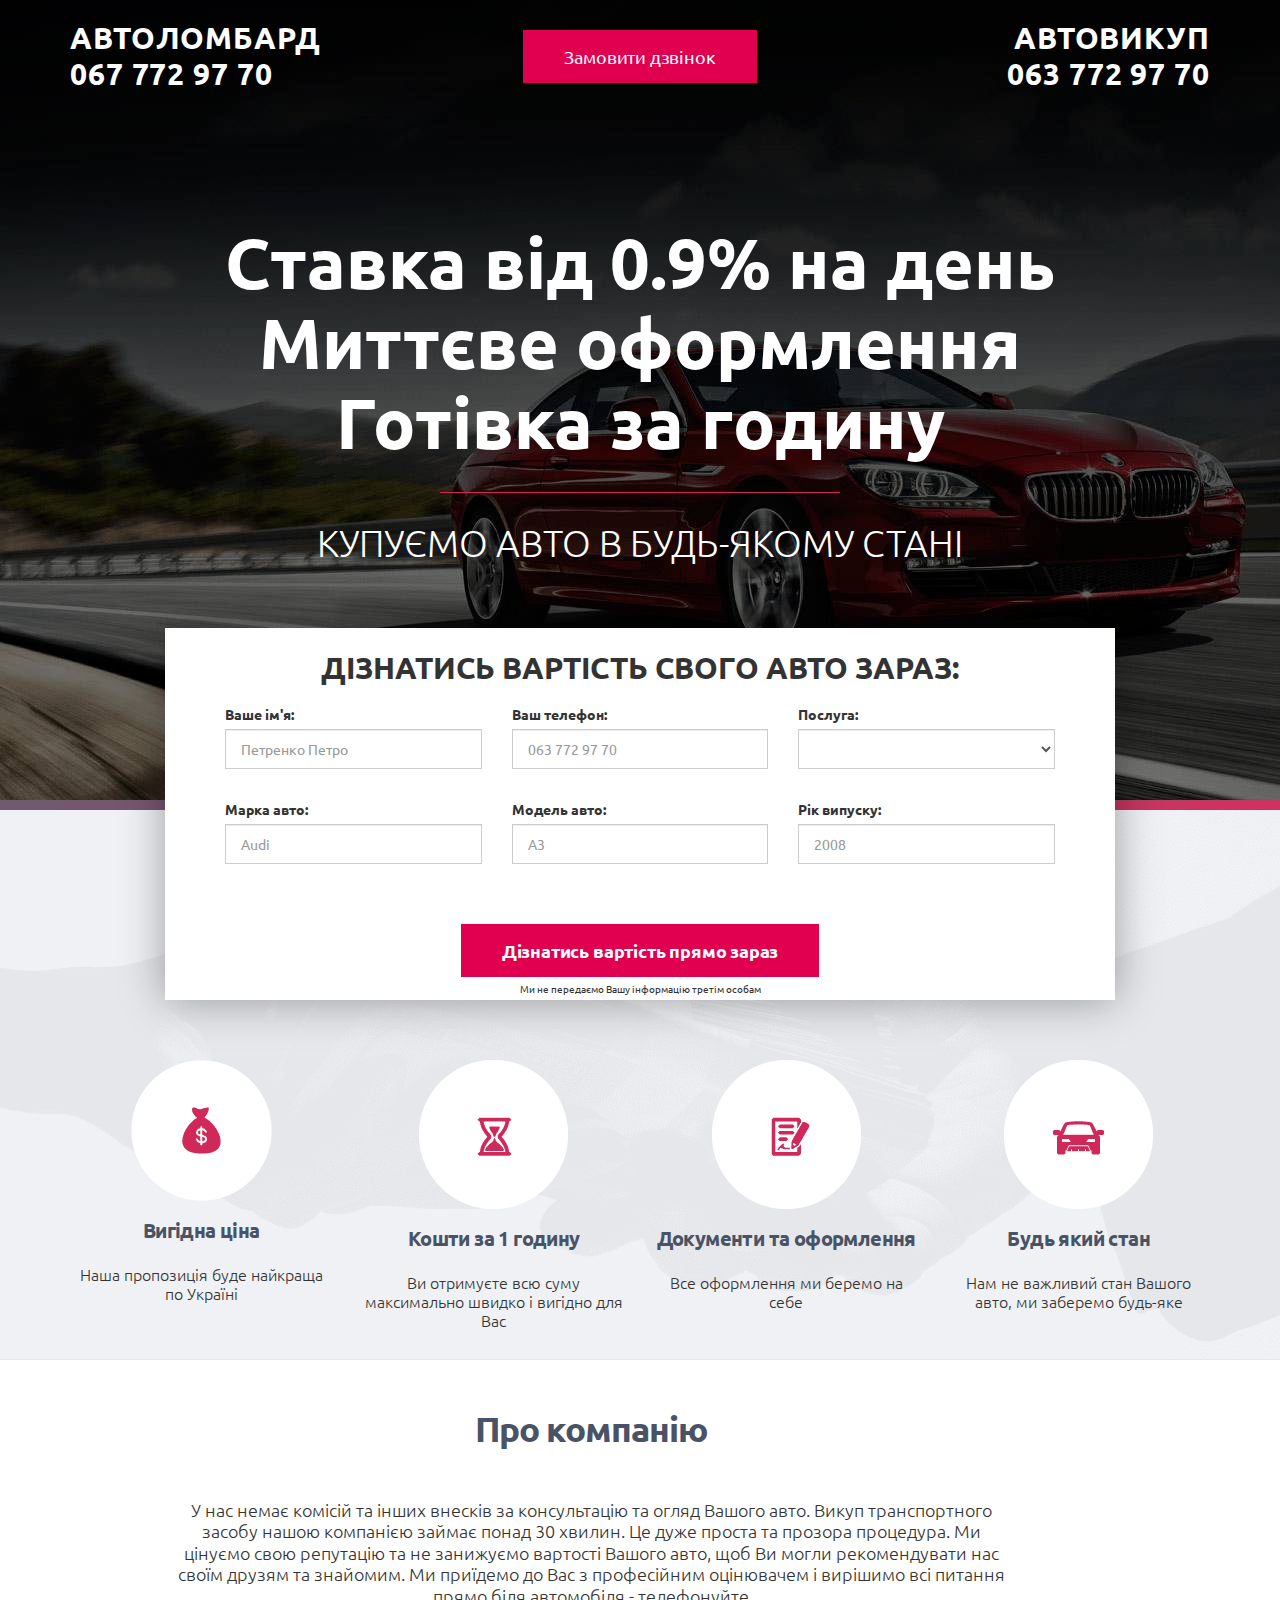
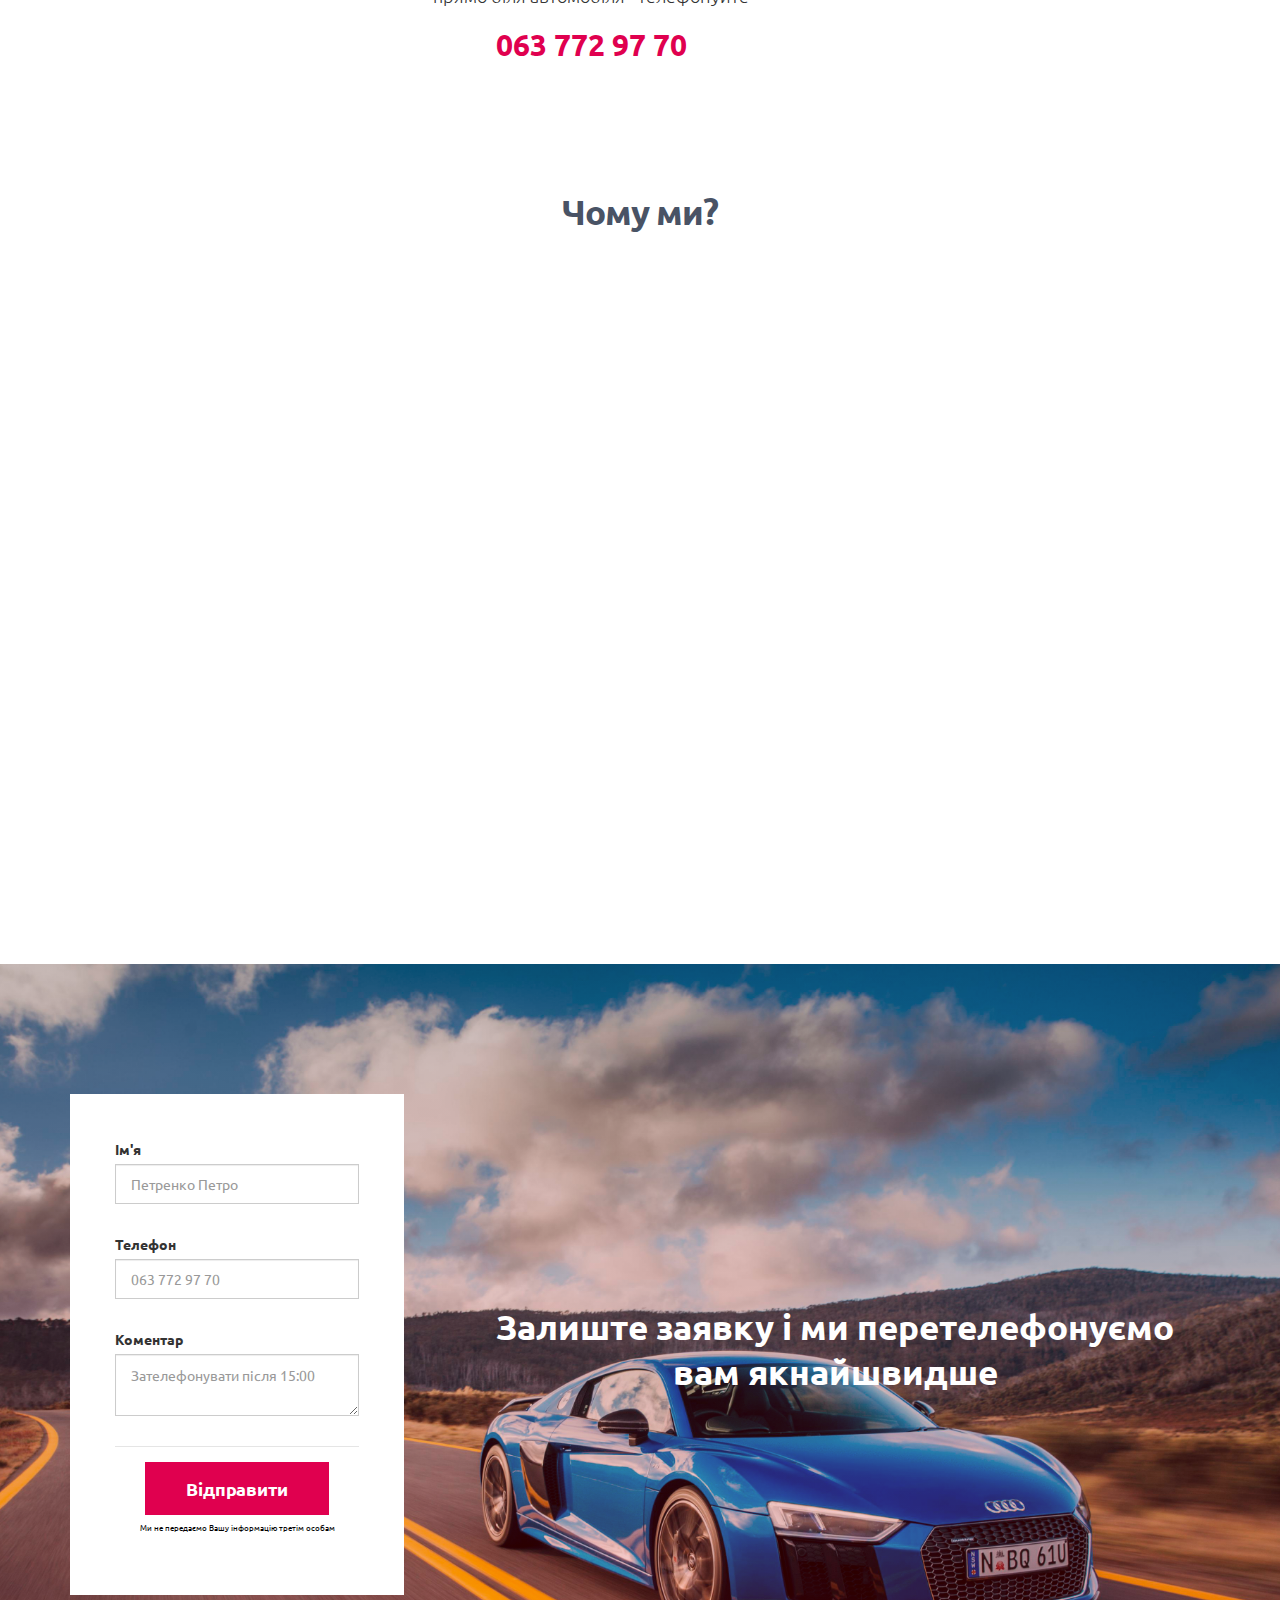
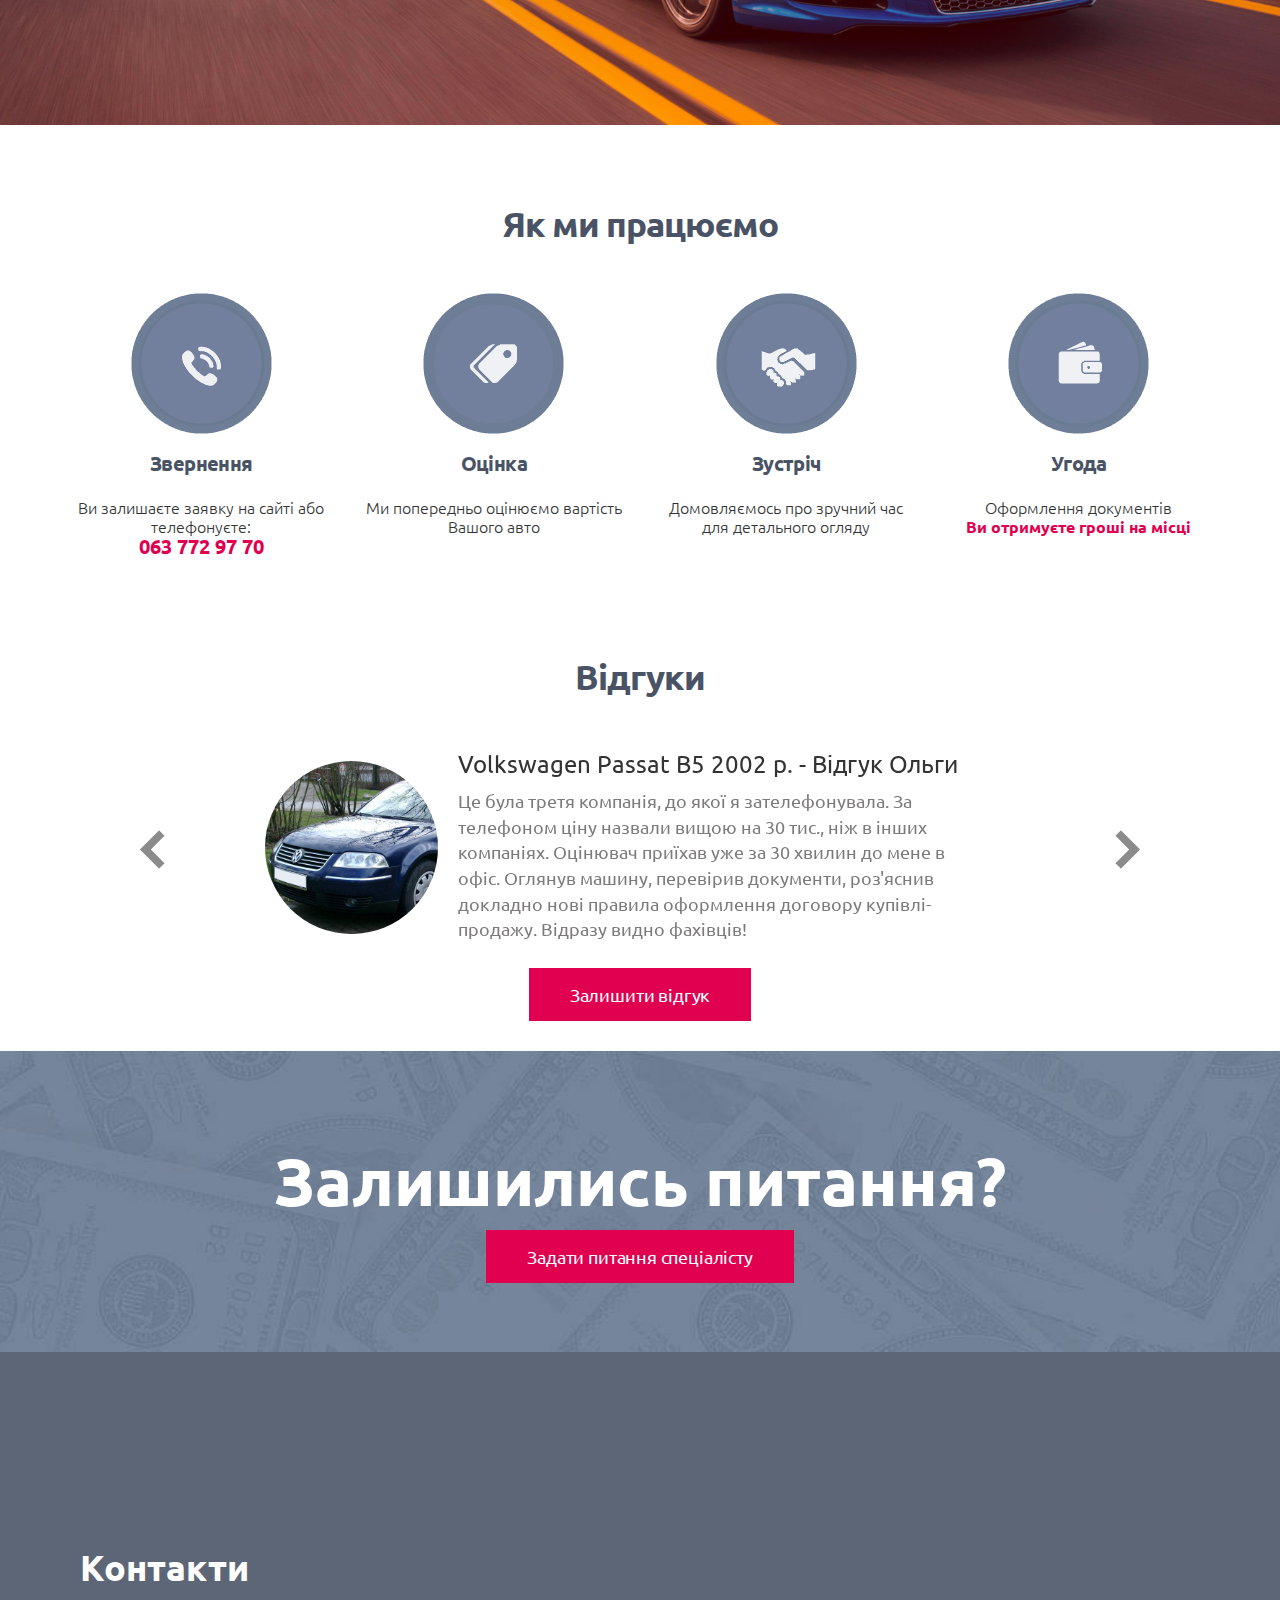
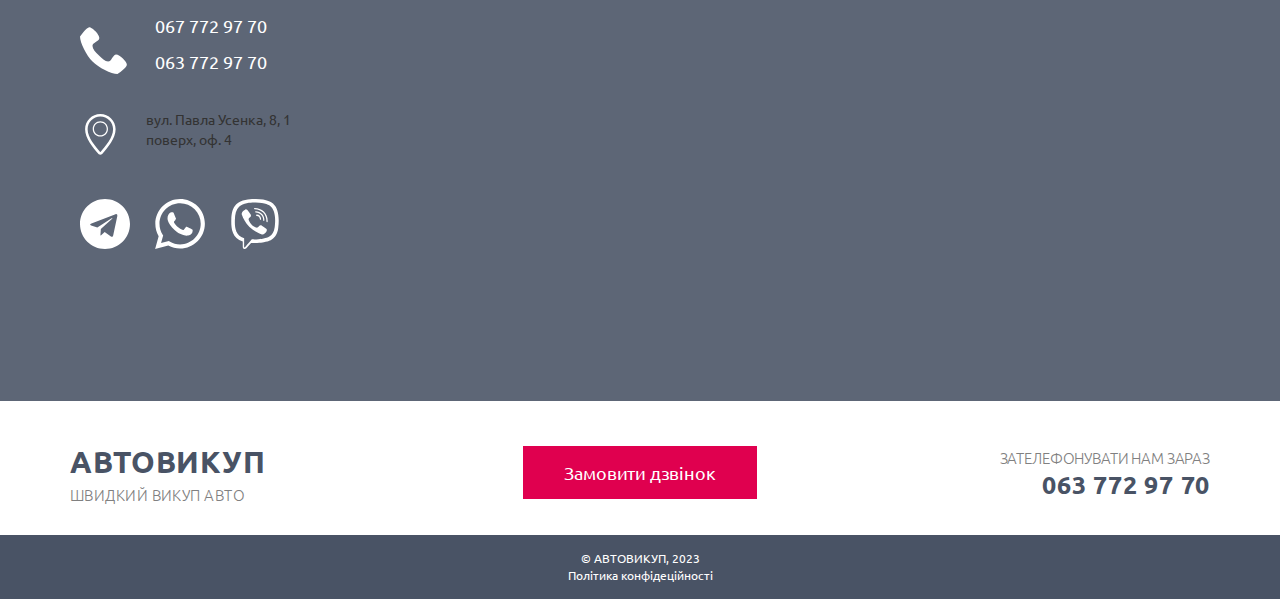
==== commit 839b7da0: "animation 1.0" ====
--- a/index.html
+++ b/index.html
@@ -80,7 +80,12 @@
                   >Автовикуп</a
                 >
                 <br />
-                <a href="tel:0637729770"    style="text-decoration: none"  class="logo" >063 772 97 70</a ><br />
+                <a
+                  href="tel:0637729770"
+                  style="text-decoration: none"
+                  class="logo"
+                  >063 772 97 70</a
+                ><br />
               </div>
             </div>
           </div>
@@ -194,61 +199,65 @@
       <div class="container">
         <div class="row">
           <!-- item -->
-          <div class="col-md-3 col-sm-6">
-            <div class="item">
-              <div class="image">
-                <img
-                  class="rotate"
-                  src="./Document_files/advantages-1.png"
-                  alt="" />
-              </div>
-              <span class="name">Вигідна ціна</span>
-              <p>Наша пропозиція буде найкраща по Україні</p>
-            </div>
-          </div>
-          <!-- / item -->
-          <!-- item -->
-          <div class="col-md-3 col-sm-6">
-            <div class="item">
-              <div class="image">
-                <img
-                  class="rotate"
-                  src="./Document_files/advantages-2.png"
-                  alt="" />
-              </div>
-              <span class="name">Кошти за 1 годину</span>
-              <p>Ви отримуєте всю суму максимально швидко і вигідно для Вас</p>
-            </div>
-          </div>
-          <!-- / item -->
-          <!-- item -->
-          <div class="col-md-3 col-sm-6">
-            <div class="item">
-              <div class="image">
-                <img
-                  class="rotate"
-                  src="./Document_files/advantages-3.png"
-                  alt="" />
-              </div>
-              <span class="name">Документи та оформлення</span>
-              <p>Все оформлення ми беремо на себе</p>
-            </div>
-          </div>
-          <!-- / item -->
-          <!-- item -->
-          <div class="col-md-3 col-sm-6">
-            <div class="item">
-              <div class="image">
-                <img
-                  class="rotate"
-                  src="./Document_files/advantages-4.png"
-                  alt="" />
-              </div>
-              <span class="name">Будь який стан</span>
-              <p>Нам не важливий стан Вашого авто, ми заберемо будь-яке</p>
-            </div>
-          </div>
-          <!-- / item -->
+          <div class="animaa _anim-items">
+            <div class="col-md-3 col-sm-6">
+              <div class="item">
+                <div class="image">
+                  <img
+                    class="rotate"
+                    src="./Document_files/advantages-1.png"
+                    alt="" />
+                </div>
+                <span class="name">Вигідна ціна</span>
+                <p>Наша пропозиція буде найкраща по Україні</p>
+              </div>
+            </div>
+            <!-- / item -->
+            <!-- item -->
+            <div class="col-md-3 col-sm-6">
+              <div class="item">
+                <div class="image">
+                  <img
+                    class="rotate"
+                    src="./Document_files/advantages-2.png"
+                    alt="" />
+                </div>
+                <span class="name">Кошти за 1 годину</span>
+                <p>
+                  Ви отримуєте всю суму максимально швидко і вигідно для Вас
+                </p>
+              </div>
+            </div>
+            <!-- / item -->
+            <!-- item -->
+            <div class="col-md-3 col-sm-6">
+              <div class="item">
+                <div class="image">
+                  <img
+                    class="rotate"
+                    src="./Document_files/advantages-3.png"
+                    alt="" />
+                </div>
+                <span class="name">Документи та оформлення</span>
+                <p>Все оформлення ми беремо на себе</p>
+              </div>
+            </div>
+            <!-- / item -->
+            <!-- item -->
+            <div class="col-md-3 col-sm-6">
+              <div class="item">
+                <div class="image">
+                  <img
+                    class="rotate"
+                    src="./Document_files/advantages-4.png"
+                    alt="" />
+                </div>
+                <span class="name">Будь який стан</span>
+                <p>Нам не важливий стан Вашого авто, ми заберемо будь-яке</p>
+              </div>
+            </div>
+            <!-- / item -->
+          </div>
         </div>
       </div>
     </section>
@@ -290,7 +299,7 @@
         <div class="row peculiarities">
           <div class="peculiarities-item">
             <div class="col-sm-3">
-              <div class="item peculiarities-block">
+              <div class="item peculiarities-block _anim-items">
                 <div class="image">
                   <img
                     class="peculiarities-img"
@@ -304,7 +313,7 @@
             </div>
 
             <div class="col-sm-3">
-              <div class="item peculiarities-block">
+              <div class="item peculiarities-block _anim-items">
                 <div class="image">
                   <img
                     class="peculiarities-img"
@@ -318,7 +327,7 @@
             </div>
 
             <div class="col-sm-3">
-              <div class="item peculiarities-block">
+              <div class="item peculiarities-block _anim-items">
                 <div class="image">
                   <img
                     class="peculiarities-img"
@@ -333,7 +342,7 @@
           </div>
           <div class="peculiarities-item">
             <div class="col-sm-3">
-              <div class="item peculiarities-block">
+              <div class="item peculiarities-block _anim-items">
                 <div class="image">
                   <img
                     class="peculiarities-img"
@@ -346,7 +355,7 @@
               </div>
             </div>
             <div class="col-sm-3">
-              <div class="item peculiarities-block">
+              <div class="item peculiarities-block _anim-items">
                 <div class="image">
                   <img
                     class="peculiarities-img"
@@ -726,15 +735,15 @@
             <ul class="list contact-list">
               <li class="contact-item">
                 <!-- <a href=""> -->
-                  <svg id="icon-phone" width="50" viewBox="0 0 32 32">
-                    <path
-                      fill="white"
-                      d="M22 20c-2 2-2 4-4 4s-4-2-6-4-4-4-4-6 2-2 4-4-4-8-6-8-6 6-6 6c0 4 4.109 12.109 8 16s12 8 16 8c0 0 6-4 6-6s-6-8-8-6z"></path>
-                  </svg>
+                <svg id="icon-phone" width="50" viewBox="0 0 32 32">
+                  <path
+                    fill="white"
+                    d="M22 20c-2 2-2 4-4 4s-4-2-6-4-4-4-4-6 2-2 4-4-4-8-6-8-6 6-6 6c0 4 4.109 12.109 8 16s12 8 16 8c0 0 6-4 6-6s-6-8-8-6z"></path>
+                </svg>
                 <!-- </a> -->
                 <div class="contact-item num">
-                  <p><a href="tel:0677729770"    style="text-decoration:none; color: fff"  class="logo"  >067 772 97 70</a ></p>
-                  <p><a href="tel:0637729770"    style="text-decoration: none; color: fff"  class="logo" >063 772 97 70</a ></p>
+                  <p><a href="tel:0677729770" class="logo">067 772 97 70</a></p>
+                  <p><a href="tel:0637729770" class="logo">063 772 97 70</a></p>
                 </div>
               </li>
               <li class="contact-item">
@@ -1067,6 +1076,7 @@
     </div>
     <!-- / MODALS -->
     <!-- SCRIPTS -->
+    <script src="/script.js"></script>
     <script src="./Document_files/jquery.min.js"></script>
     <script src="./Document_files/bootstrap.min.js"></script>
     <script src="./Document_files/owl.carousel.min.js"></script>
--- a/Document_files/main.css
+++ b/Document_files/main.css
@@ -517,20 +517,44 @@
   line-height: 1.2;
 }
 
-.rotate {
-  -webkit-transition-duration: 0.8s;
-  transition-duration: 0.8s;
+.animaa .rotate {
+  -webkit-transition-duration: 0s;
+  transition-duration: 0s;
   -webkit-transition-property: -webkit-transform;
   transition-property: -webkit-transform;
   transition-property: transform;
   transition-property: transform, -webkit-transform;
   overflow: hidden;
 }
-.rotate:hover {
+
+.animaa._active div:nth-child(1) .rotate {
+  -webkit-transition-duration: 1s;
+}
+
+.animaa._active div:nth-child(2) .rotate {
+  -webkit-transition-duration: 1.5s;
+}
+
+.animaa._active div:nth-child(3) .rotate {
+  -webkit-transition-duration: 2s;
+}
+
+.animaa._active div:nth-child(4) .rotate {
+  -webkit-transition-duration: 2.5s;
+}
+
+.animaa._active .rotate {
   -webkit-transform: rotate(360deg);
   -ms-transform: rotate(360deg);
   transform: rotate(360deg);
   opacity: 0.8;
+}
+
+.rotate:hover {
+  /* -webkit-transform: rotate(360deg);
+  -ms-transform: rotate(360deg);
+  transform: rotate(360deg);
+  opacity: 0.8; */
 }
 
 header .main-block a {
--- a/style.css
+++ b/style.css
@@ -27,6 +27,15 @@
   height: 100%;
   background-color: #80808030;
   padding: 20px;
+
+  transform: translate(0px, 120%);
+  opacity: 0;
+  transition: all 0.4s ease 0s;
+}
+
+.peculiarities-block._active {
+  transform: translate(0px, 0px);
+  opacity: 1;
 }
 
 .peculiarities-img {
@@ -187,13 +196,14 @@
   gap: 0;
 }
 
-.contact-item p {
+.contact-item p a {
   color: white;
   font-weight: 400;
   font-size: 18px;
-}
-
-.contact-item p a{
+  text-decoration: none;
+}
+
+.contact-item p a {
   color: white;
   font-weight: 400;
   font-size: 18px;
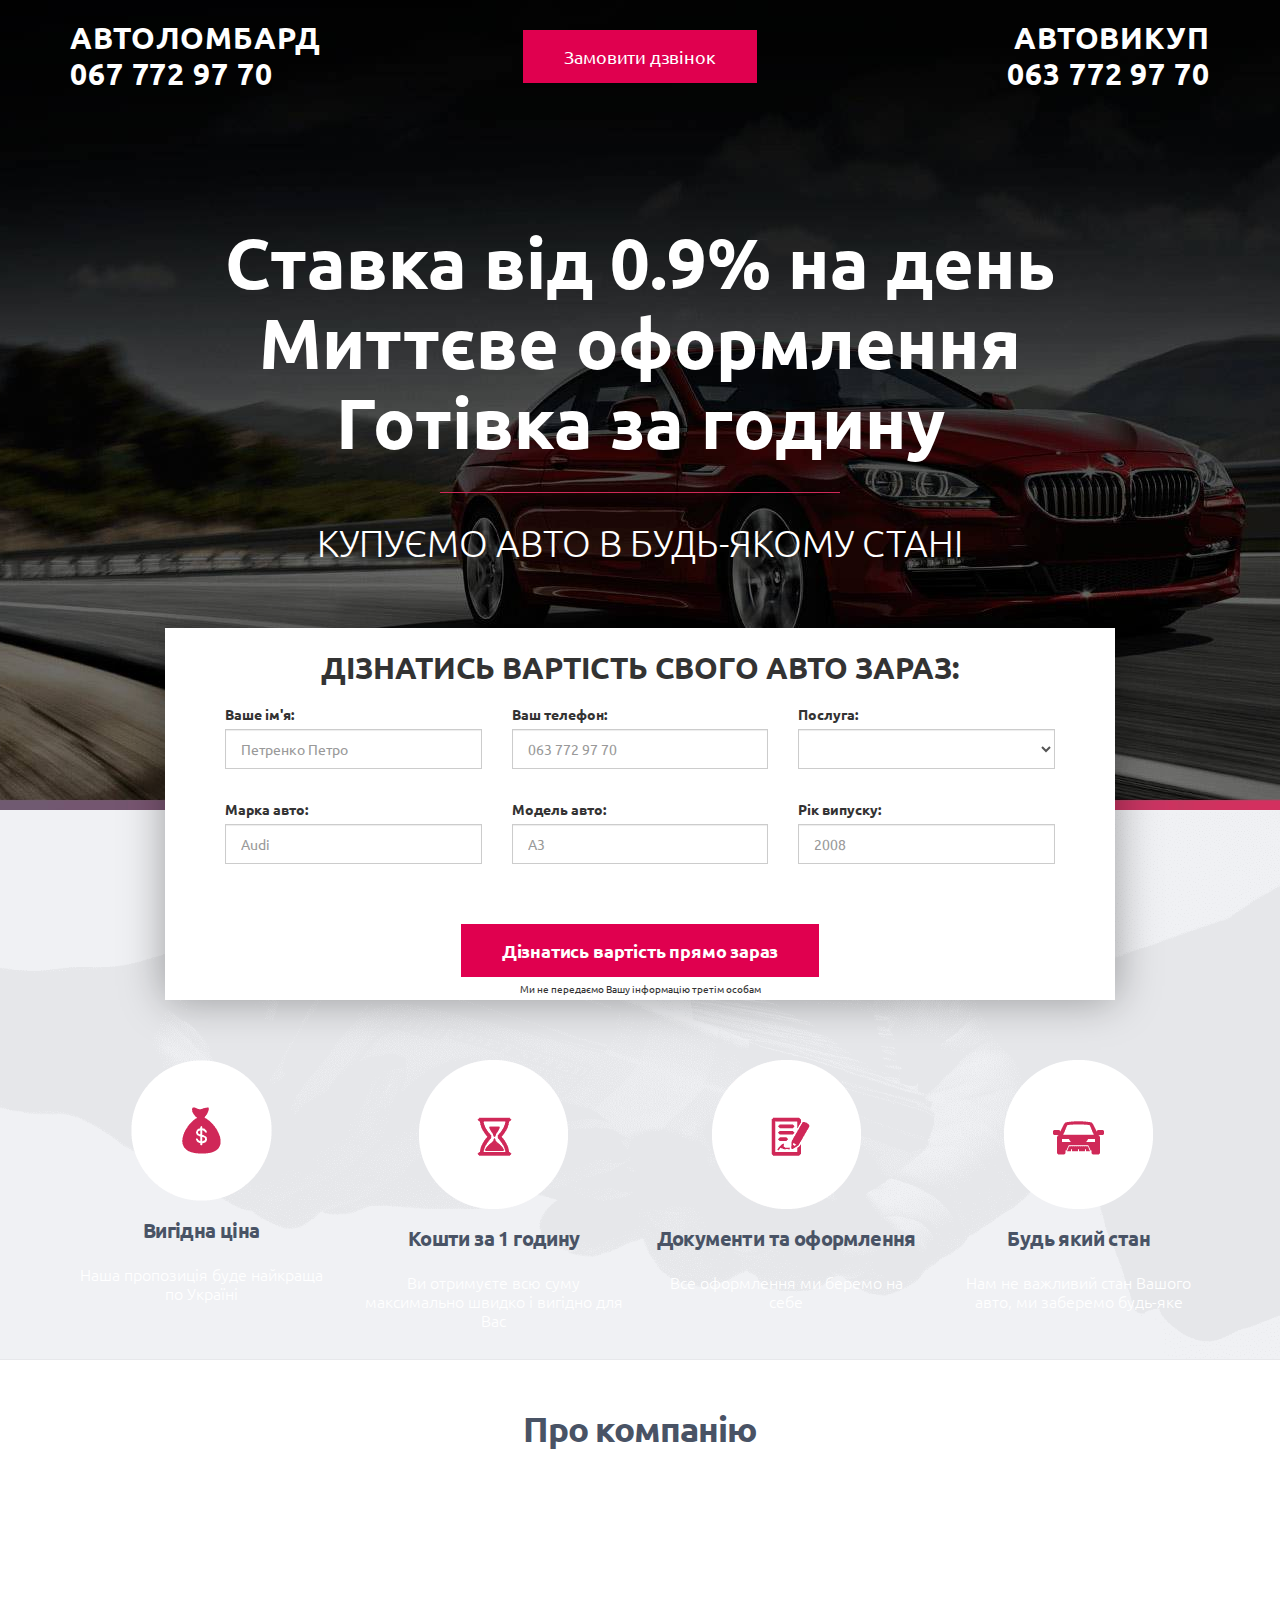
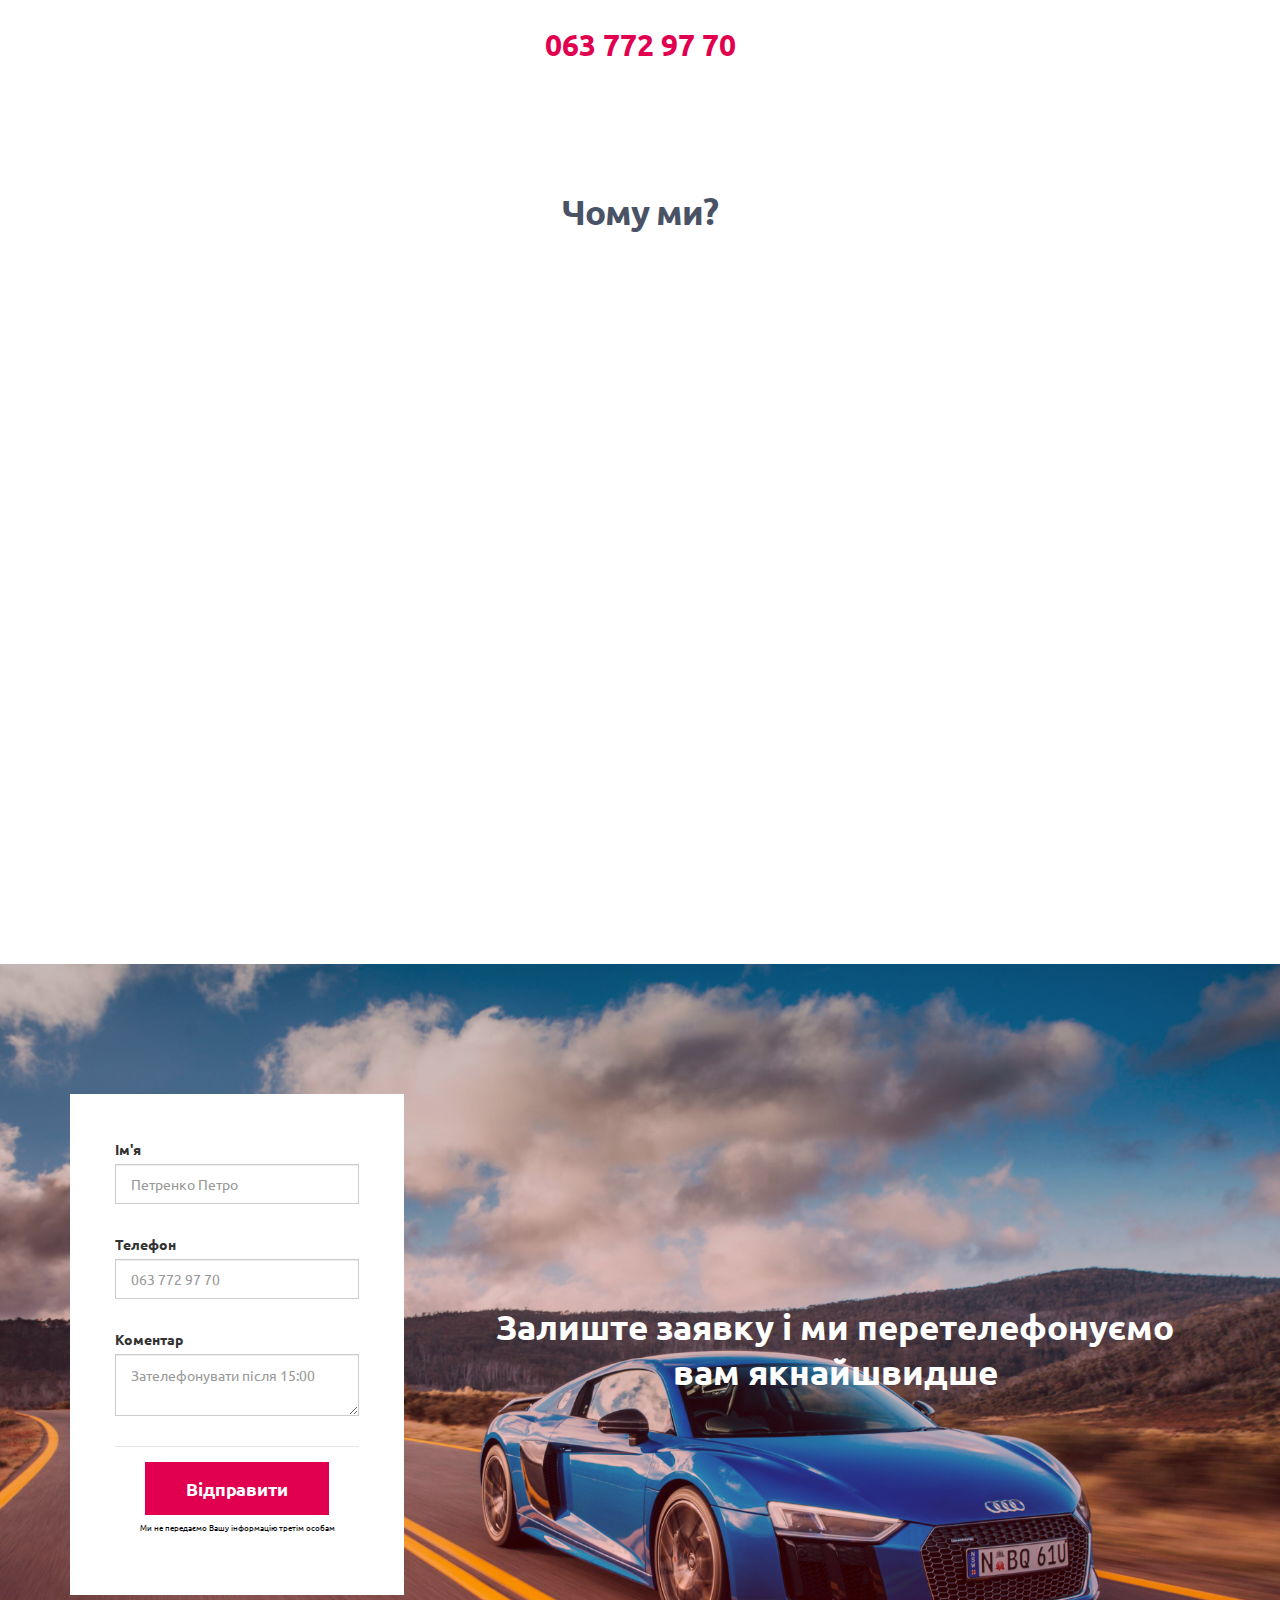
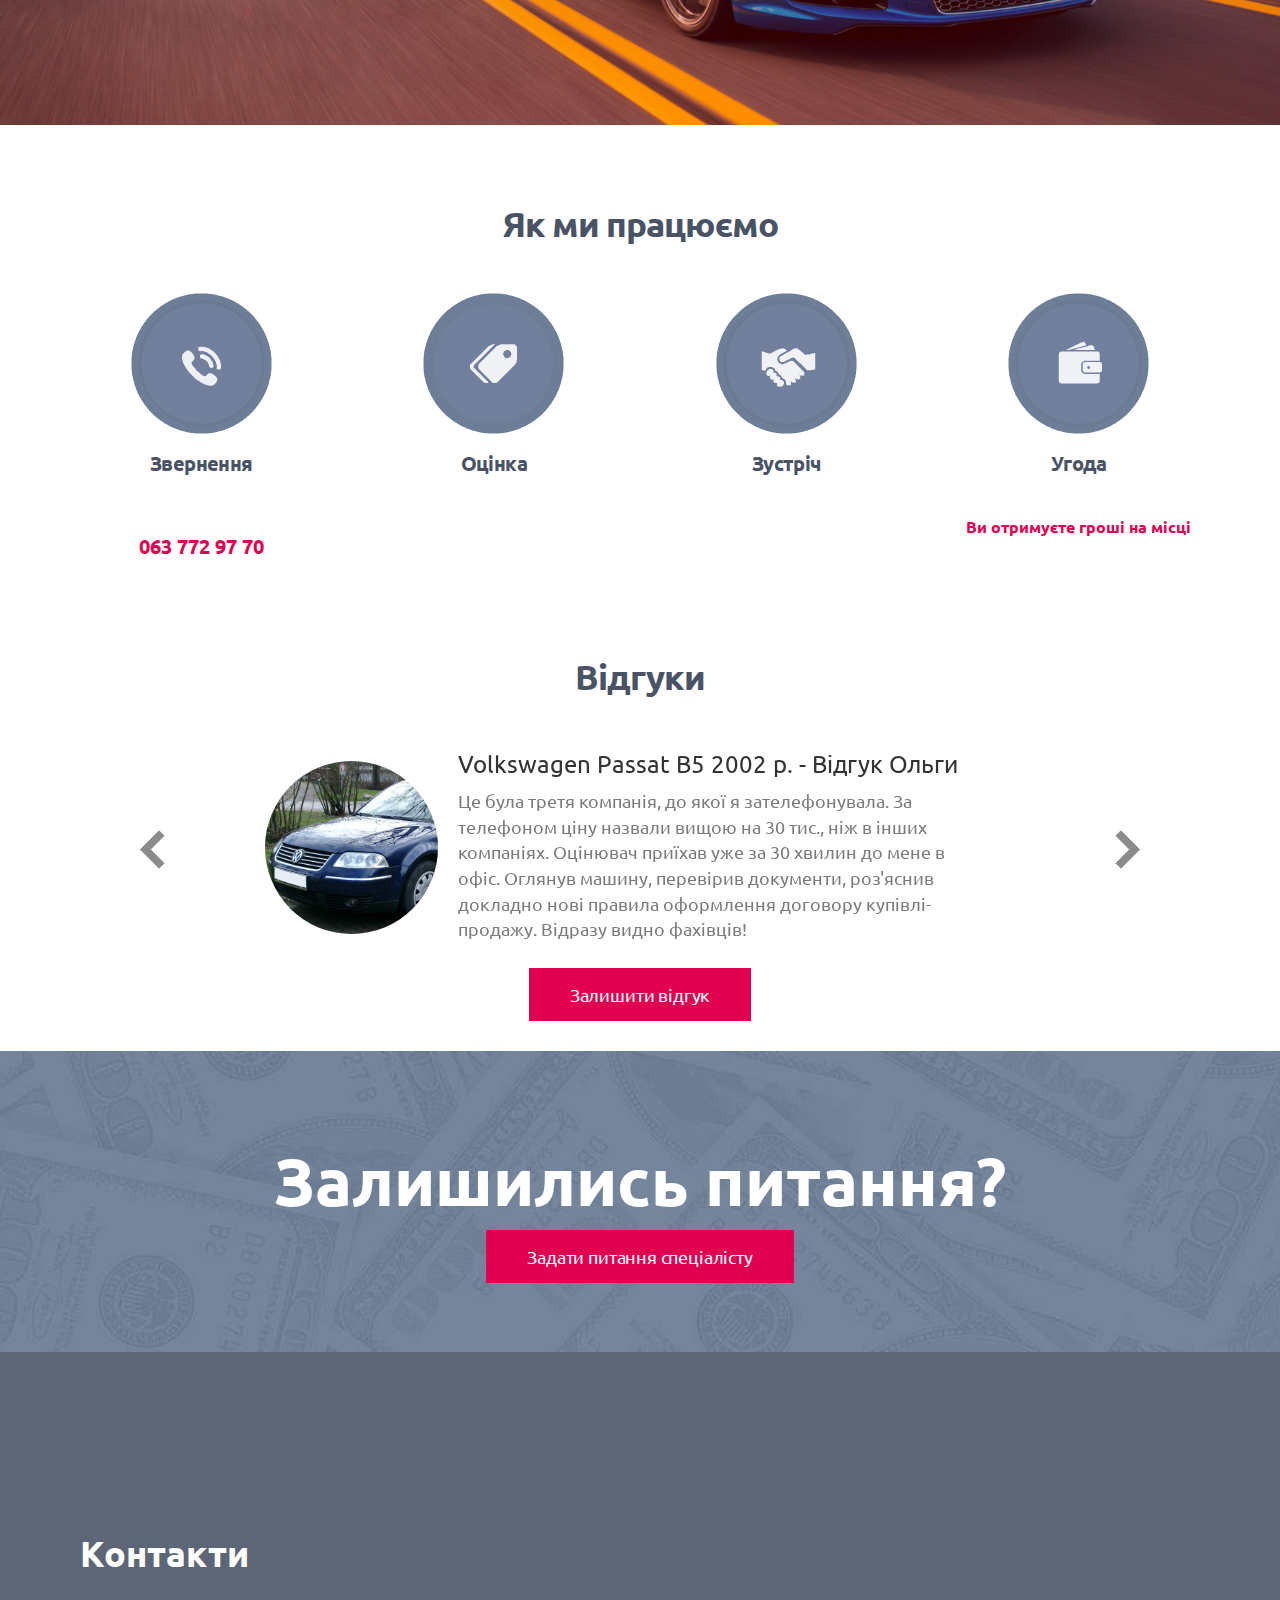
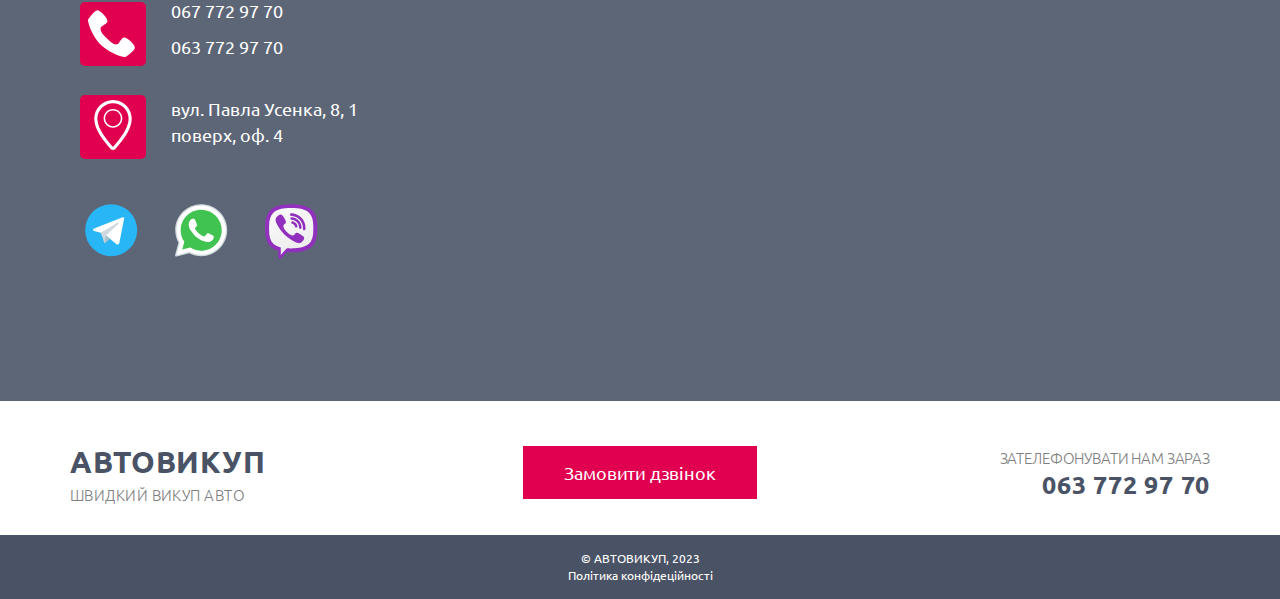
==== commit 473a9e76: "add icons" ====
--- a/index.html
+++ b/index.html
@@ -265,8 +265,8 @@
     <!-- ABOUT -->
     <section class="about">
       <div class="container">
-        <div class="row">
-          <div class="col-md-9 col-md-offset-1 col-sm-12">
+        <div class="row cls-centre">
+          <div class="col-md-9 col-sm-12">
             <h2>Про компанію</h2>
             <p>
               У нас немає комісій та інших внесків за консультацію та огляд
@@ -735,11 +735,13 @@
             <ul class="list contact-list">
               <li class="contact-item">
                 <!-- <a href=""> -->
-                <svg id="icon-phone" width="50" viewBox="0 0 32 32">
-                  <path
-                    fill="white"
-                    d="M22 20c-2 2-2 4-4 4s-4-2-6-4-4-4-4-6 2-2 4-4-4-8-6-8-6 6-6 6c0 4 4.109 12.109 8 16s12 8 16 8c0 0 6-4 6-6s-6-8-8-6z"></path>
-                </svg>
+                <div class="icon-bg">
+                  <svg id="icon-phone" width="50" viewBox="0 0 32 32">
+                    <path
+                      fill="white"
+                      d="M22 20c-2 2-2 4-4 4s-4-2-6-4-4-4-4-6 2-2 4-4-4-8-6-8-6 6-6 6c0 4 4.109 12.109 8 16s12 8 16 8c0 0 6-4 6-6s-6-8-8-6z"></path>
+                  </svg>
+                </div>
                 <!-- </a> -->
                 <div class="contact-item num">
                   <p><a href="tel:0677729770" class="logo">067 772 97 70</a></p>
@@ -747,11 +749,14 @@
                 </div>
               </li>
               <li class="contact-item">
-                <svg id="icon-location" width="50" viewBox="0 0 32 32">
-                  <path
-                    fill="white"
-                    d="M16.002 17.746c3.309 0 6-2.692 6-6s-2.691-6-6-6c-3.309 0-6 2.691-6 6s2.691 6 6 6zM16.002 6.746c2.758 0 5 2.242 5 5s-2.242 5-5 5c-2.758 0-5-2.242-5-5s2.242-5 5-5zM16 0c-6.618 0-12 5.316-12 12.001 0 7 6.001 14.161 10.376 19.194 0.016 0.020 0.718 0.805 1.586 0.805 0.002 0 0.073 0 0.077 0 0.867 0 1.57-0.785 1.586-0.805 4.377-5.033 10.377-12.193 10.377-19.194 0-6.685-5.383-12.001-12.002-12.001zM16.117 29.883c-0.021 0.020-0.082 0.064-0.135 0.098-0.010-0.027-0.084-0.086-0.129-0.133-3.665-4.217-9.853-11.334-9.853-17.847 0-5.514 4.487-10.001 10-10.001 5.516 0 10.002 4.487 10.002 10.002 0 6.512-6.188 13.629-9.885 17.881z"></path>
-                </svg>
+                <div class="icon-bg">
+                  <svg id="icon-location" width="50" viewBox="0 0 32 32">
+                    <path
+                      fill="white"
+                      d="M16.002 17.746c3.309 0 6-2.692 6-6s-2.691-6-6-6c-3.309 0-6 2.691-6 6s2.691 6 6 6zM16.002 6.746c2.758 0 5 2.242 5 5s-2.242 5-5 5c-2.758 0-5-2.242-5-5s2.242-5 5-5zM16 0c-6.618 0-12 5.316-12 12.001 0 7 6.001 14.161 10.376 19.194 0.016 0.020 0.718 0.805 1.586 0.805 0.002 0 0.073 0 0.077 0 0.867 0 1.57-0.785 1.586-0.805 4.377-5.033 10.377-12.193 10.377-19.194 0-6.685-5.383-12.001-12.002-12.001zM16.117 29.883c-0.021 0.020-0.082 0.064-0.135 0.098-0.010-0.027-0.084-0.086-0.129-0.133-3.665-4.217-9.853-11.334-9.853-17.847 0-5.514 4.487-10.001 10-10.001 5.516 0 10.002 4.487 10.002 10.002 0 6.512-6.188 13.629-9.885 17.881z"></path>
+                  </svg>
+                </div>
+
                 <p>вул. Павла Усенка, 8, 1 поверх, оф. 4</p>
               </li>
             </ul>
@@ -759,33 +764,101 @@
               <li>
                 <a href="">
                   <svg
+                    xmlns="http://www.w3.org/2000/svg"
+                    x="0px"
+                    y="0px"
+                    width="65"
+                    height="65"
+                    viewBox="0 0 50 50">
+                    <path
+                      fill="#29b6f6"
+                      d="M24 4A20 20 0 1 0 24 44A20 20 0 1 0 24 4Z"></path>
+                    <path
+                      fill="#fff"
+                      d="M33.95,15l-3.746,19.126c0,0-0.161,0.874-1.245,0.874c-0.576,0-0.873-0.274-0.873-0.274l-8.114-6.733 l-3.97-2.001l-5.095-1.355c0,0-0.907-0.262-0.907-1.012c0-0.625,0.933-0.923,0.933-0.923l21.316-8.468 c-0.001-0.001,0.651-0.235,1.126-0.234C33.667,14,34,14.125,34,14.5C34,14.75,33.95,15,33.95,15z"></path>
+                    <path
+                      fill="#b0bec5"
+                      d="M23,30.505l-3.426,3.374c0,0-0.149,0.115-0.348,0.12c-0.069,0.002-0.143-0.009-0.219-0.043 l0.964-5.965L23,30.505z"></path>
+                    <path
+                      fill="#cfd8dc"
+                      d="M29.897,18.196c-0.169-0.22-0.481-0.26-0.701-0.093L16,26c0,0,2.106,5.892,2.427,6.912 c0.322,1.021,0.58,1.045,0.58,1.045l0.964-5.965l9.832-9.096C30.023,18.729,30.064,18.416,29.897,18.196z"></path>
+                  </svg>
+                  <!-- <svg
                     id="icon-telegram"
-                    fill="white"
+                    fill="#31a9dd"
                     width="50"
                     viewBox="0 0 28 28">
                     <path
                       d="M18.578 20.422l2.297-10.828c0.203-0.953-0.344-1.328-0.969-1.094l-13.5 5.203c-0.922 0.359-0.906 0.875-0.156 1.109l3.453 1.078 8.016-5.047c0.375-0.25 0.719-0.109 0.438 0.141l-6.484 5.859-0.25 3.563c0.359 0 0.516-0.156 0.703-0.344l1.687-1.625 3.5 2.578c0.641 0.359 1.094 0.172 1.266-0.594zM28 14c0 7.734-6.266 14-14 14s-14-6.266-14-14 6.266-14 14-14 14 6.266 14 14z"></path>
+                  </svg> -->
+                </a>
+              </li>
+              <li>
+                <a href="">
+                  <svg
+                    xmlns="http://www.w3.org/2000/svg"
+                    x="0px"
+                    y="0px"
+                    width="65"
+                    height="65"
+                    viewBox="0 0 50 50">
+                    <path
+                      fill="#fff"
+                      d="M4.868,43.303l2.694-9.835C5.9,30.59,5.026,27.324,5.027,23.979C5.032,13.514,13.548,5,24.014,5c5.079,0.002,9.845,1.979,13.43,5.566c3.584,3.588,5.558,8.356,5.556,13.428c-0.004,10.465-8.522,18.98-18.986,18.98c-0.001,0,0,0,0,0h-0.008c-3.177-0.001-6.3-0.798-9.073-2.311L4.868,43.303z"></path>
+                    <path
+                      fill="#fff"
+                      d="M4.868,43.803c-0.132,0-0.26-0.052-0.355-0.148c-0.125-0.127-0.174-0.312-0.127-0.483l2.639-9.636c-1.636-2.906-2.499-6.206-2.497-9.556C4.532,13.238,13.273,4.5,24.014,4.5c5.21,0.002,10.105,2.031,13.784,5.713c3.679,3.683,5.704,8.577,5.702,13.781c-0.004,10.741-8.746,19.48-19.486,19.48c-3.189-0.001-6.344-0.788-9.144-2.277l-9.875,2.589C4.953,43.798,4.911,43.803,4.868,43.803z"></path>
+                    <path
+                      fill="#cfd8dc"
+                      d="M24.014,5c5.079,0.002,9.845,1.979,13.43,5.566c3.584,3.588,5.558,8.356,5.556,13.428c-0.004,10.465-8.522,18.98-18.986,18.98h-0.008c-3.177-0.001-6.3-0.798-9.073-2.311L4.868,43.303l2.694-9.835C5.9,30.59,5.026,27.324,5.027,23.979C5.032,13.514,13.548,5,24.014,5 M24.014,42.974C24.014,42.974,24.014,42.974,24.014,42.974C24.014,42.974,24.014,42.974,24.014,42.974 M24.014,42.974C24.014,42.974,24.014,42.974,24.014,42.974C24.014,42.974,24.014,42.974,24.014,42.974 M24.014,4C24.014,4,24.014,4,24.014,4C12.998,4,4.032,12.962,4.027,23.979c-0.001,3.367,0.849,6.685,2.461,9.622l-2.585,9.439c-0.094,0.345,0.002,0.713,0.254,0.967c0.19,0.192,0.447,0.297,0.711,0.297c0.085,0,0.17-0.011,0.254-0.033l9.687-2.54c2.828,1.468,5.998,2.243,9.197,2.244c11.024,0,19.99-8.963,19.995-19.98c0.002-5.339-2.075-10.359-5.848-14.135C34.378,6.083,29.357,4.002,24.014,4L24.014,4z"></path>
+                    <path
+                      fill="#40c351"
+                      d="M35.176,12.832c-2.98-2.982-6.941-4.625-11.157-4.626c-8.704,0-15.783,7.076-15.787,15.774c-0.001,2.981,0.833,5.883,2.413,8.396l0.376,0.597l-1.595,5.821l5.973-1.566l0.577,0.342c2.422,1.438,5.2,2.198,8.032,2.199h0.006c8.698,0,15.777-7.077,15.78-15.776C39.795,19.778,38.156,15.814,35.176,12.832z"></path>
+                    <path
+                      fill="#fff"
+                      fill-rule="evenodd"
+                      d="M19.268,16.045c-0.355-0.79-0.729-0.806-1.068-0.82c-0.277-0.012-0.593-0.011-0.909-0.011c-0.316,0-0.83,0.119-1.265,0.594c-0.435,0.475-1.661,1.622-1.661,3.956c0,2.334,1.7,4.59,1.937,4.906c0.237,0.316,3.282,5.259,8.104,7.161c4.007,1.58,4.823,1.266,5.693,1.187c0.87-0.079,2.807-1.147,3.202-2.255c0.395-1.108,0.395-2.057,0.277-2.255c-0.119-0.198-0.435-0.316-0.909-0.554s-2.807-1.385-3.242-1.543c-0.435-0.158-0.751-0.237-1.068,0.238c-0.316,0.474-1.225,1.543-1.502,1.859c-0.277,0.317-0.554,0.357-1.028,0.119c-0.474-0.238-2.002-0.738-3.815-2.354c-1.41-1.257-2.362-2.81-2.639-3.285c-0.277-0.474-0.03-0.731,0.208-0.968c0.213-0.213,0.474-0.554,0.712-0.831c0.237-0.277,0.316-0.475,0.474-0.791c0.158-0.317,0.079-0.594-0.04-0.831C20.612,19.329,19.69,16.983,19.268,16.045z"
+                      clip-rule="evenodd"></path>
                   </svg>
                 </a>
               </li>
               <li>
                 <a href="">
                   <svg
-                    id="icon-whatsapp"
-                    fill="white"
-                    width="50"
-                    viewBox="0 0 32 32">
-                    <path
-                      d="M27.281 4.65c-2.994-3-6.975-4.65-11.219-4.65-8.738 0-15.85 7.112-15.85 15.856 0 2.794 0.731 5.525 2.119 7.925l-2.25 8.219 8.406-2.206c2.319 1.262 4.925 1.931 7.575 1.931h0.006c0 0 0 0 0 0 8.738 0 15.856-7.113 15.856-15.856 0-4.238-1.65-8.219-4.644-11.219zM16.069 29.050v0c-2.369 0-4.688-0.637-6.713-1.837l-0.481-0.288-4.987 1.306 1.331-4.863-0.313-0.5c-1.325-2.094-2.019-4.519-2.019-7.012 0-7.269 5.912-13.181 13.188-13.181 3.519 0 6.831 1.375 9.319 3.862 2.488 2.494 3.856 5.8 3.856 9.325-0.006 7.275-5.919 13.188-13.181 13.188zM23.294 19.175c-0.394-0.2-2.344-1.156-2.706-1.288s-0.625-0.2-0.894 0.2c-0.262 0.394-1.025 1.288-1.256 1.556-0.231 0.262-0.462 0.3-0.856 0.1s-1.675-0.619-3.188-1.969c-1.175-1.050-1.975-2.35-2.206-2.744s-0.025-0.613 0.175-0.806c0.181-0.175 0.394-0.463 0.594-0.694s0.262-0.394 0.394-0.662c0.131-0.262 0.069-0.494-0.031-0.694s-0.894-2.15-1.219-2.944c-0.319-0.775-0.65-0.669-0.894-0.681-0.231-0.012-0.494-0.012-0.756-0.012s-0.694 0.1-1.056 0.494c-0.363 0.394-1.387 1.356-1.387 3.306s1.419 3.831 1.619 4.1c0.2 0.262 2.794 4.269 6.769 5.981 0.944 0.406 1.681 0.65 2.256 0.837 0.95 0.3 1.813 0.256 2.494 0.156 0.762-0.113 2.344-0.956 2.675-1.881s0.331-1.719 0.231-1.881c-0.094-0.175-0.356-0.275-0.756-0.475z"></path>
-                  </svg>
-                </a>
-              </li>
-              <li>
-                <a href="">
-                  <svg id="icon-viber" width="50" viewBox="0 0 32 32">
-                    <path
-                      fill="#fff"
-                      d="M15.197 0.003c-2.567 0.035-8.089 0.456-11.179 3.287-2.293 2.28-3.095 5.641-3.188 9.804-0.080 4.147-0.173 11.933 7.333 14.055v3.227c0 0-0.051 1.293 0.803 1.56 1.053 0.333 1.653-0.665 2.653-1.732l1.867-2.107c5.133 0.427 9.067-0.559 9.52-0.705 1.040-0.333 6.908-1.081 7.868-8.869 0.987-8.041-0.48-13.108-3.12-15.401l-0.013-0.003c-0.8-0.733-4-3.067-11.16-3.093 0 0-0.528-0.033-1.384-0.021zM15.287 2.265c0.727-0.004 1.173 0.027 1.173 0.027 6.053 0.013 8.948 1.84 9.628 2.453 2.227 1.905 3.371 6.475 2.533 13.189-0.8 6.507-5.56 6.92-6.44 7.2-0.373 0.12-3.84 0.973-8.203 0.693 0 0-3.252 3.921-4.265 4.935-0.16 0.173-0.347 0.227-0.467 0.2-0.173-0.040-0.227-0.253-0.213-0.547l0.027-5.359c-6.361-1.76-5.988-8.403-5.921-11.869 0.080-3.467 0.733-6.309 2.667-8.229 2.609-2.36 7.3-2.68 9.481-2.693zM15.767 5.732c-0 0-0.001 0-0.001 0-0.22 0-0.399 0.178-0.399 0.399 0 0 0 0 0 0v0c0 0.221 0.179 0.4 0.4 0.4v0c0.043-0.001 0.093-0.001 0.143-0.001 2.034 0 3.88 0.809 5.232 2.123l-0.002-0.002c1.453 1.413 2.161 3.307 2.188 5.787 0 0.221 0.179 0.4 0.4 0.4v0-0.012c0.221 0 0.4-0.179 0.4-0.4v0c0.005-0.109 0.008-0.236 0.008-0.364 0-2.326-0.923-4.436-2.423-5.985l0.002 0.002c-1.587-1.547-3.589-2.347-5.948-2.347zM10.495 6.652c-0.054-0.008-0.116-0.013-0.18-0.013-0.236 0-0.457 0.064-0.646 0.176l0.006-0.003h-0.016c-0.547 0.32-1.051 0.72-1.531 1.253-0.36 0.427-0.561 0.852-0.615 1.265-0.009 0.064-0.014 0.137-0.014 0.212 0 0.182 0.029 0.357 0.084 0.521l-0.003-0.012 0.027 0.013c0.458 1.331 0.998 2.476 1.646 3.549l-0.046-0.082c0.895 1.608 1.922 2.996 3.101 4.237l-0.008-0.009 0.040 0.053 0.053 0.040 0.080 0.080c1.236 1.174 2.628 2.205 4.136 3.053l0.104 0.054c1.76 0.96 2.829 1.413 3.469 1.6v0.013c0.187 0.053 0.357 0.080 0.531 0.080 0.57-0.043 1.079-0.274 1.471-0.631l-0.002 0.002c0.52-0.467 0.933-0.984 1.24-1.531v-0.013c0.307-0.573 0.2-1.121-0.24-1.495-0.845-0.742-1.782-1.421-2.781-2.007l-0.085-0.046c-0.68-0.373-1.373-0.147-1.653 0.227l-0.6 0.759c-0.307 0.373-0.867 0.32-0.867 0.32l-0.016 0.013c-4.16-1.067-5.267-5.279-5.267-5.279s-0.053-0.573 0.333-0.867l0.747-0.6c0.36-0.293 0.613-0.987 0.227-1.667-0.631-1.084-1.31-2.022-2.071-2.887l0.017 0.020c-0.166-0.204-0.399-0.349-0.665-0.399l-0.007-0.001zM16.459 7.839c-0.22 0.001-0.399 0.18-0.399 0.4s0.179 0.4 0.4 0.4c0 0 0.001 0 0.001 0h-0c1.388 0.025 2.636 0.607 3.532 1.532l0.001 0.001c0.75 0.825 1.209 1.926 1.209 3.134 0 0.103-0.003 0.205-0.010 0.306l0.001-0.014c0.001 0.22 0.18 0.399 0.4 0.399 0 0 0 0 0 0v0l0.013 0.016c0 0 0 0 0 0 0.221 0 0.4-0.179 0.4-0.4 0-0 0-0.001 0-0.001v0c0.040-1.587-0.453-2.92-1.427-3.987s-2.333-1.667-4.067-1.787c-0.008-0.001-0.018-0.001-0.028-0.001s-0.020 0-0.029 0.001l0.001-0zM17.112 9.997c-0.004-0-0.008-0-0.012-0-0.225 0-0.407 0.182-0.407 0.408 0 0.221 0.176 0.401 0.395 0.407h0.001c1.32 0.067 1.96 0.733 2.040 2.107 0.007 0.215 0.184 0.387 0.4 0.387 0 0 0 0 0 0h0.013c0.215-0.007 0.388-0.183 0.388-0.4 0-0.009-0-0.019-0.001-0.028l0 0.001c-0.093-1.787-1.067-2.788-2.8-2.881-0.002-0-0.005-0-0.008-0s-0.006 0-0.008 0h0z"></path>
+                    xmlns="http://www.w3.org/2000/svg"
+                    x="0px"
+                    y="0px"
+                    width="65"
+                    height="65"
+                    viewBox="0 0 50 50">
+                    <linearGradient
+                      id="kVR4WAMiBT-ffYOHy6lJja_COxxOBCCKtwj_gr1"
+                      x1="14.111"
+                      x2="34.153"
+                      y1="-5.971"
+                      y2="51.731"
+                      gradientUnits="userSpaceOnUse">
+                      <stop offset="0" stop-color="#fcfcfc"></stop>
+                      <stop offset=".495" stop-color="#f4f4f4"></stop>
+                      <stop offset=".946" stop-color="#e8e8e8"></stop>
+                      <stop offset="1" stop-color="#e8e8e8"></stop>
+                    </linearGradient>
+                    <path
+                      fill="url(#kVR4WAMiBT-ffYOHy6lJja_COxxOBCCKtwj_gr1)"
+                      d="M24,5C21.361,5,13.33,5,8.89,9.054	C6.246,11.688,5,15.494,5,21v3c0,5.506,1.246,9.312,3.921,11.976c1.332,1.215,3.148,2.186,5.368,2.857L15,39.047v5.328	C15,45,15.181,45,15.241,45c0.123,0,0.32-0.039,0.694-0.371c0.09-0.089,0.75-0.803,3.96-4.399l0.324-0.363l0.485,0.031	C21.779,39.965,22.888,40,24,40c2.639,0,10.67,0,15.11-4.055C41.753,33.311,43,29.505,43,24v-3c0-5.506-1.246-9.312-3.921-11.976	C34.67,5,26.639,5,24,5z"></path>
+                    <linearGradient
+                      id="kVR4WAMiBT-ffYOHy6lJjb_COxxOBCCKtwj_gr2"
+                      x1="42.608"
+                      x2="2.522"
+                      y1="48.397"
+                      y2="-7.263"
+                      gradientUnits="userSpaceOnUse">
+                      <stop offset="0" stop-color="#912fbd"></stop>
+                      <stop offset="1" stop-color="#9332bf"></stop>
+                    </linearGradient>
+                    <path
+                      fill="url(#kVR4WAMiBT-ffYOHy6lJjb_COxxOBCCKtwj_gr2)"
+                      d="M33.451,28.854	c-1.111-0.936-1.624-1.219-3.158-2.14C29.654,26.331,28.68,26,28.169,26c-0.349,0-0.767,0.267-1.023,0.523	C26.49,27.179,26.275,28,25.125,28c-1.125,0-3.09-1.145-4.5-2.625C19.145,23.965,18,22,18,20.875c0-1.15,0.806-1.38,1.462-2.037	C19.718,18.583,20,18.165,20,17.816c0-0.511-0.331-1.47-0.714-2.109c-0.921-1.535-1.203-2.048-2.14-3.158	c-0.317-0.376-0.678-0.548-1.056-0.549c-0.639-0.001-1.478,0.316-2.046,0.739c-0.854,0.637-1.747,1.504-1.986,2.584	c-0.032,0.147-0.051,0.295-0.057,0.443c-0.046,1.125,0.396,2.267,0.873,3.234c1.123,2.279,2.609,4.485,4.226,6.455	c0.517,0.63,1.08,1.216,1.663,1.782c0.566,0.582,1.152,1.145,1.782,1.663c1.97,1.617,4.176,3.103,6.455,4.226	c0.958,0.472,2.086,0.906,3.2,0.874c0.159-0.005,0.318-0.023,0.477-0.058c1.08-0.238,1.947-1.132,2.584-1.986	c0.423-0.568,0.74-1.406,0.739-2.046C33.999,29.532,33.827,29.171,33.451,28.854z M34,24c-0.552,0-1-0.448-1-1v-1	c0-4.962-4.038-9-9-9c-0.552,0-1-0.448-1-1s0.448-1,1-1c6.065,0,11,4.935,11,11v1C35,23.552,34.552,24,34,24z M27.858,22	c-0.444,0-0.85-0.298-0.967-0.748c-0.274-1.051-1.094-1.872-2.141-2.142c-0.535-0.139-0.856-0.684-0.718-1.219	c0.138-0.534,0.682-0.855,1.219-0.718c1.748,0.453,3.118,1.822,3.575,3.574c0.139,0.535-0.181,1.08-0.715,1.22	C28.026,21.989,27.941,22,27.858,22z M31,23c-0.552,0-1-0.448-1-1c0-3.188-2.494-5.818-5.678-5.986	c-0.552-0.029-0.975-0.5-0.946-1.051c0.029-0.552,0.508-0.976,1.051-0.946C28.674,14.241,32,17.748,32,22C32,22.552,31.552,23,31,23	z M24,4C19.5,4,12.488,4.414,8.216,8.316C5.196,11.323,4,15.541,4,21c0,0.452-0.002,0.956,0.002,1.5C3.998,23.043,4,23.547,4,23.999	c0,5.459,1.196,9.677,4.216,12.684c1.626,1.485,3.654,2.462,5.784,3.106v4.586C14,45.971,15.049,46,15.241,46h0.009	c0.494-0.002,0.921-0.244,1.349-0.624c0.161-0.143,2.02-2.215,4.042-4.481C21.845,40.972,22.989,41,23.999,41l0,0l0,0	c4.5,0,11.511-0.415,15.784-4.317c3.019-3.006,4.216-7.225,4.216-12.684c0-0.452,0.002-0.956-0.002-1.5	c0.004-0.544,0.002-1.047,0.002-1.5c0-5.459-1.196-9.677-4.216-12.684C35.511,4.414,28.5,4,24,4z M41,23.651v0.348	c0,4.906-1.045,8.249-3.286,10.512C33.832,38,26.437,38,23.999,38c-0.742,0-1.946-0.001-3.367-0.1	C20.237,38.344,16,43.083,16,43.083V37.22c-2.104-0.505-4.183-1.333-5.714-2.708C8.045,32.248,7,28.905,7,23.999v-0.348	c0-0.351-0.001-0.73,0.002-1.173C6.999,22.078,6.999,21.7,7,21.348V21c0-4.906,1.045-8.249,3.286-10.512	C14.167,6.999,21.563,6.999,24,6.999s9.832,0,13.713,3.489c2.242,2.263,3.286,5.606,3.286,10.512v0.348	c0,0.351,0.001,0.73-0.002,1.173C41,22.922,41,23.3,41,23.651z"></path>
                   </svg>
                 </a>
               </li>
@@ -1076,7 +1149,7 @@
     </div>
     <!-- / MODALS -->
     <!-- SCRIPTS -->
-    <script src="/script.js"></script>
+    <script src="./script.js"></script>
     <script src="./Document_files/jquery.min.js"></script>
     <script src="./Document_files/bootstrap.min.js"></script>
     <script src="./Document_files/owl.carousel.min.js"></script>
--- a/style.css
+++ b/style.css
@@ -6,6 +6,13 @@
   color: #fff;
   text-decoration: none;
 }
+
+/* About */
+.cls-centre {
+  display: flex;
+  justify-content: center;
+}
+/* / About */
 
 /* peculiarities */
 
@@ -48,6 +55,7 @@
     max-width: 350px;
     margin-right: auto;
     margin-left: auto;
+    gap: 0;
   }
 
   .plan .item .image .peculiarities-img {
@@ -196,17 +204,18 @@
   gap: 0;
 }
 
-.contact-item p a {
+.contact-item p a,
+p {
   color: white;
   font-weight: 400;
   font-size: 18px;
   text-decoration: none;
 }
 
-.contact-item p a {
-  color: white;
-  font-weight: 400;
-  font-size: 18px;
+.icon-bg {
+  background-color: #e0004f;
+  border-radius: 5px;
+  padding: 5px 8px;
 }
 
 .social-list {
@@ -214,6 +223,7 @@
   flex-direction: row;
   padding: 0;
   gap: 25px;
+  align-items: center;
 }
 
 .social-list_link {
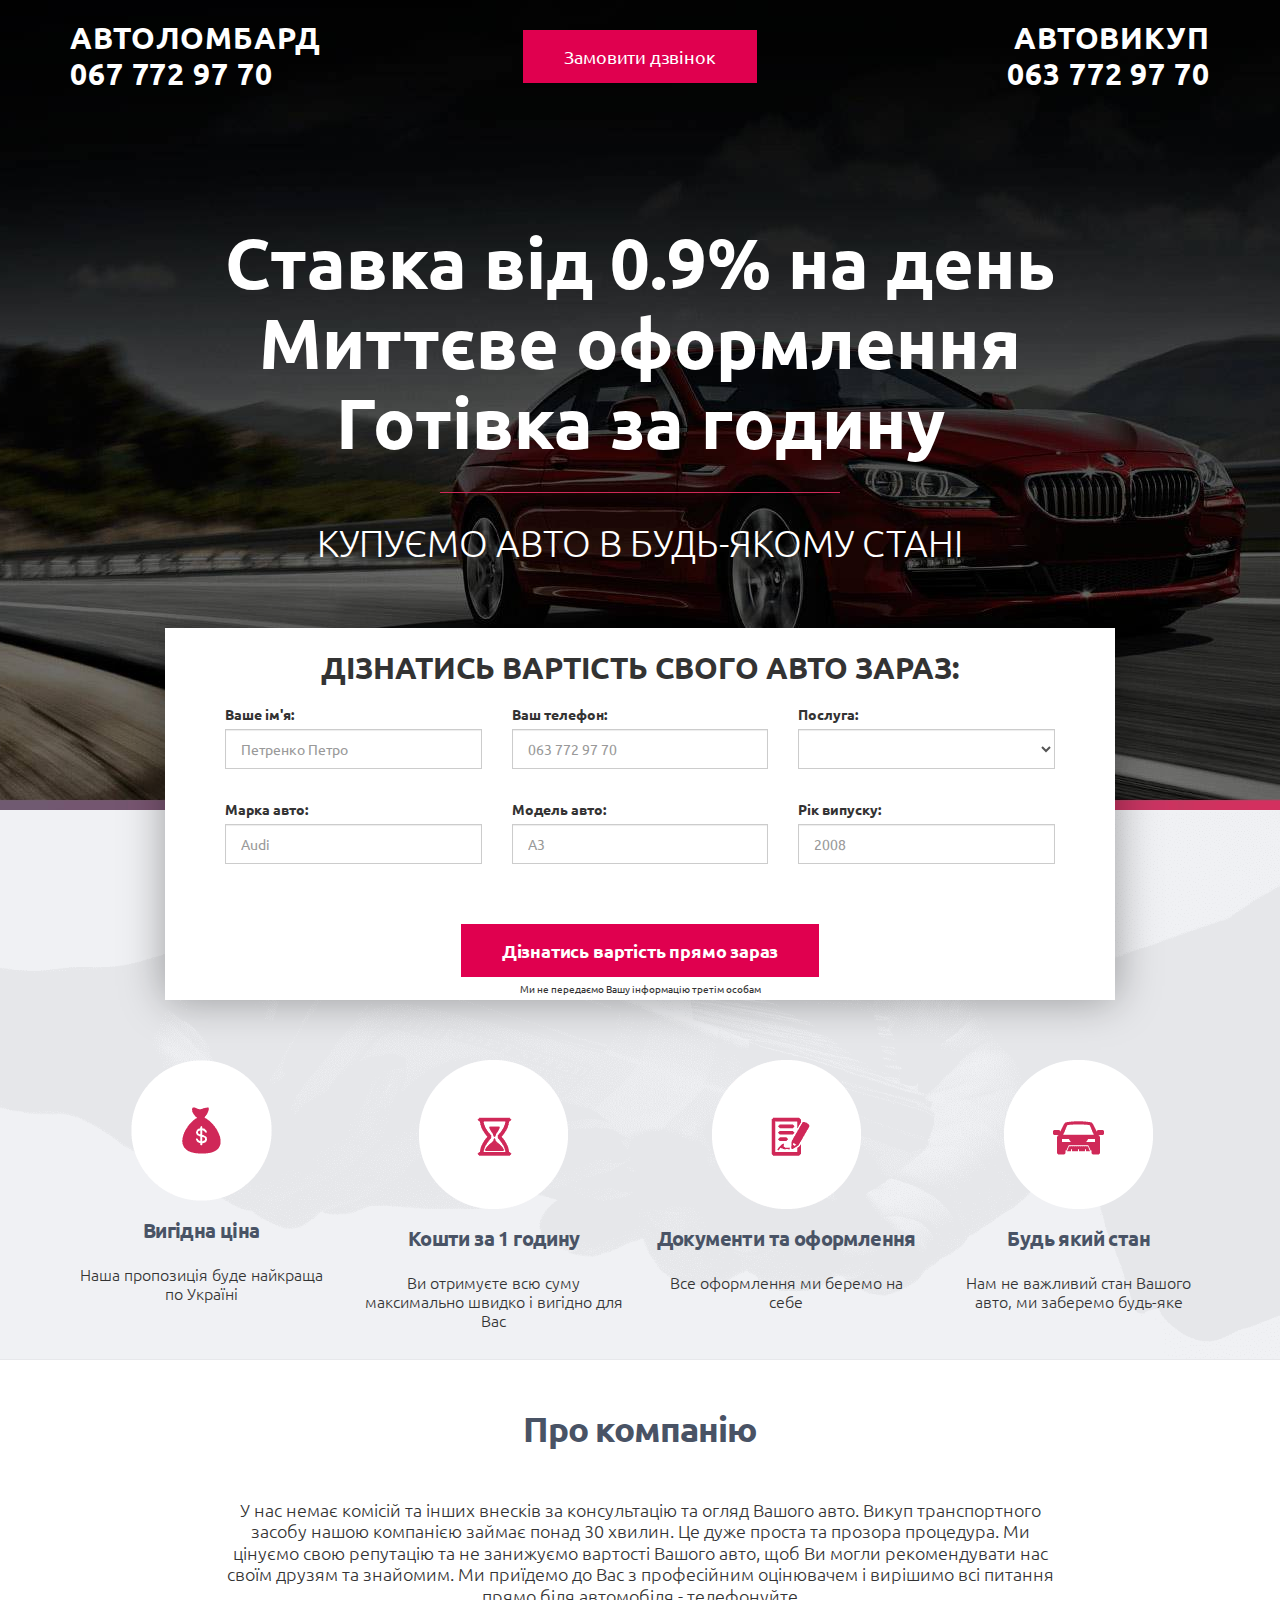
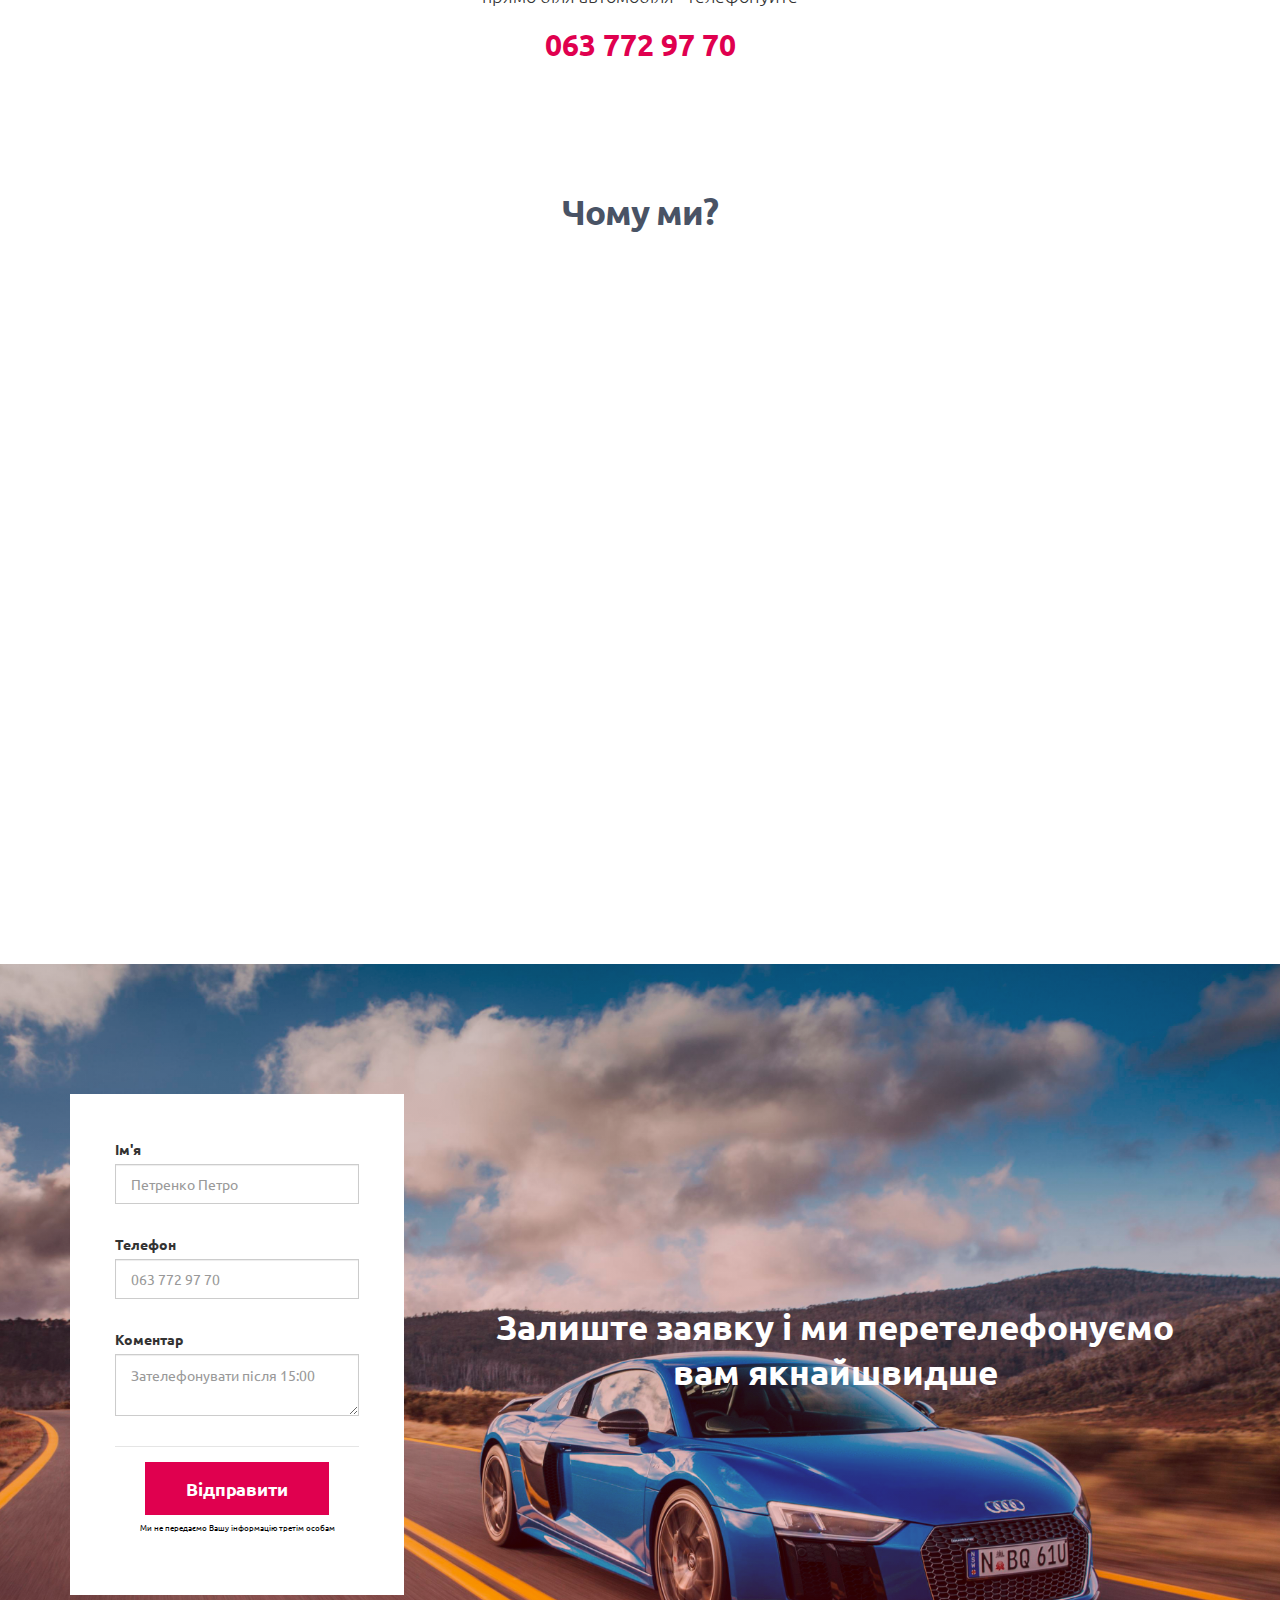
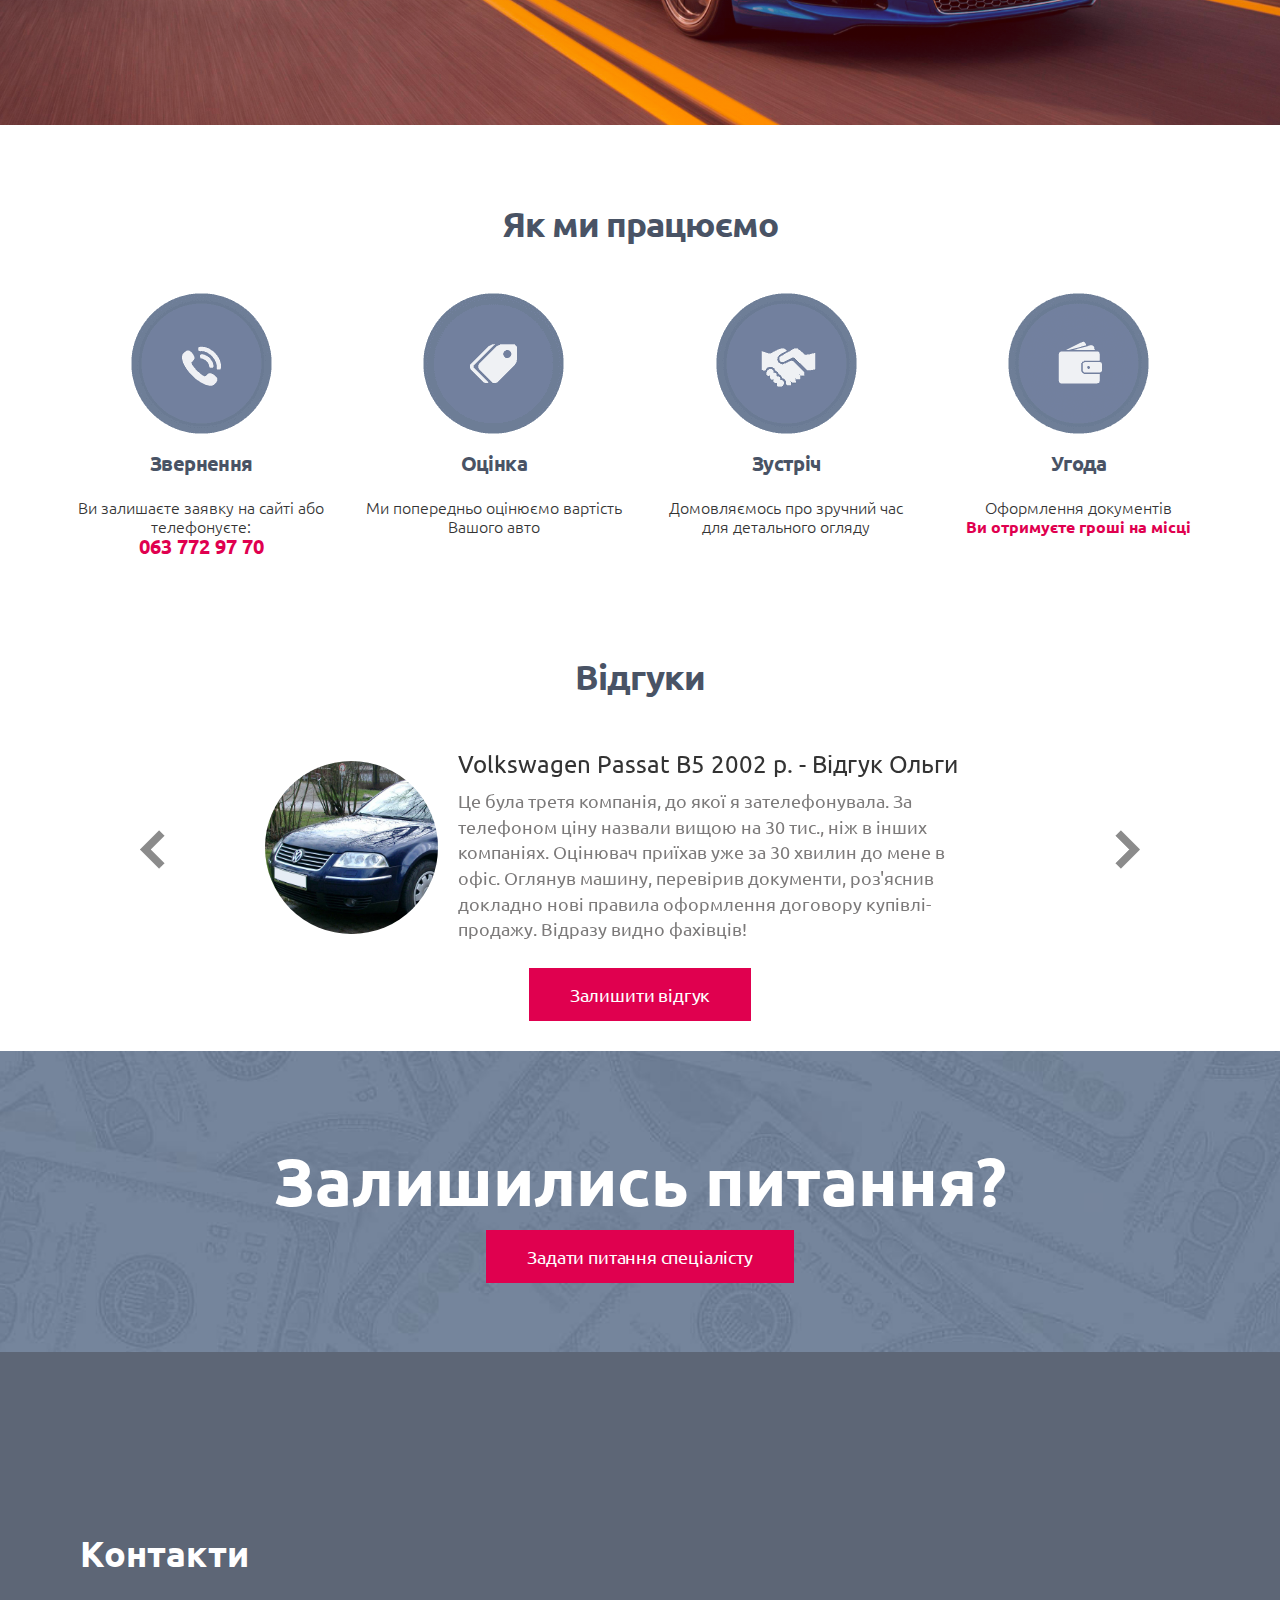
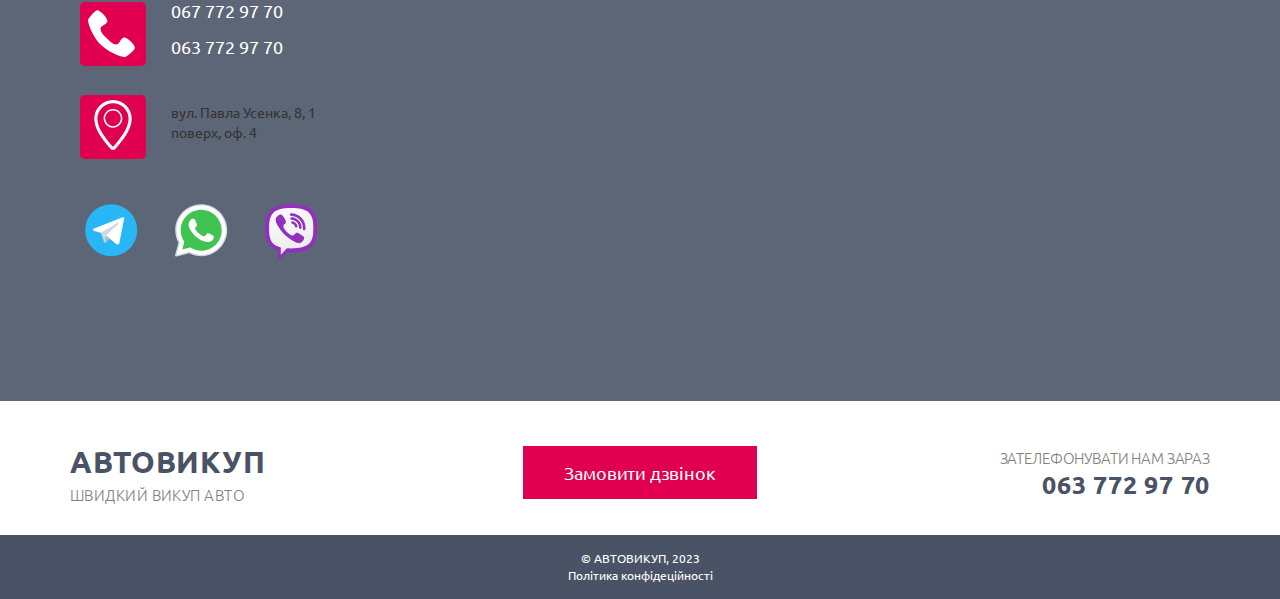
==== commit 3544aecc: "qqq" ====
--- a/index.html
+++ b/index.html
@@ -757,7 +757,7 @@
                   </svg>
                 </div>
 
-                <p>вул. Павла Усенка, 8, 1 поверх, оф. 4</p>
+                <p class="adress">вул. Павла Усенка, 8, 1 поверх, оф. 4</p>
               </li>
             </ul>
             <ul class="list social-list">
--- a/style.css
+++ b/style.css
@@ -205,7 +205,7 @@
 }
 
 .contact-item p a,
-p {
+adress {
   color: white;
   font-weight: 400;
   font-size: 18px;
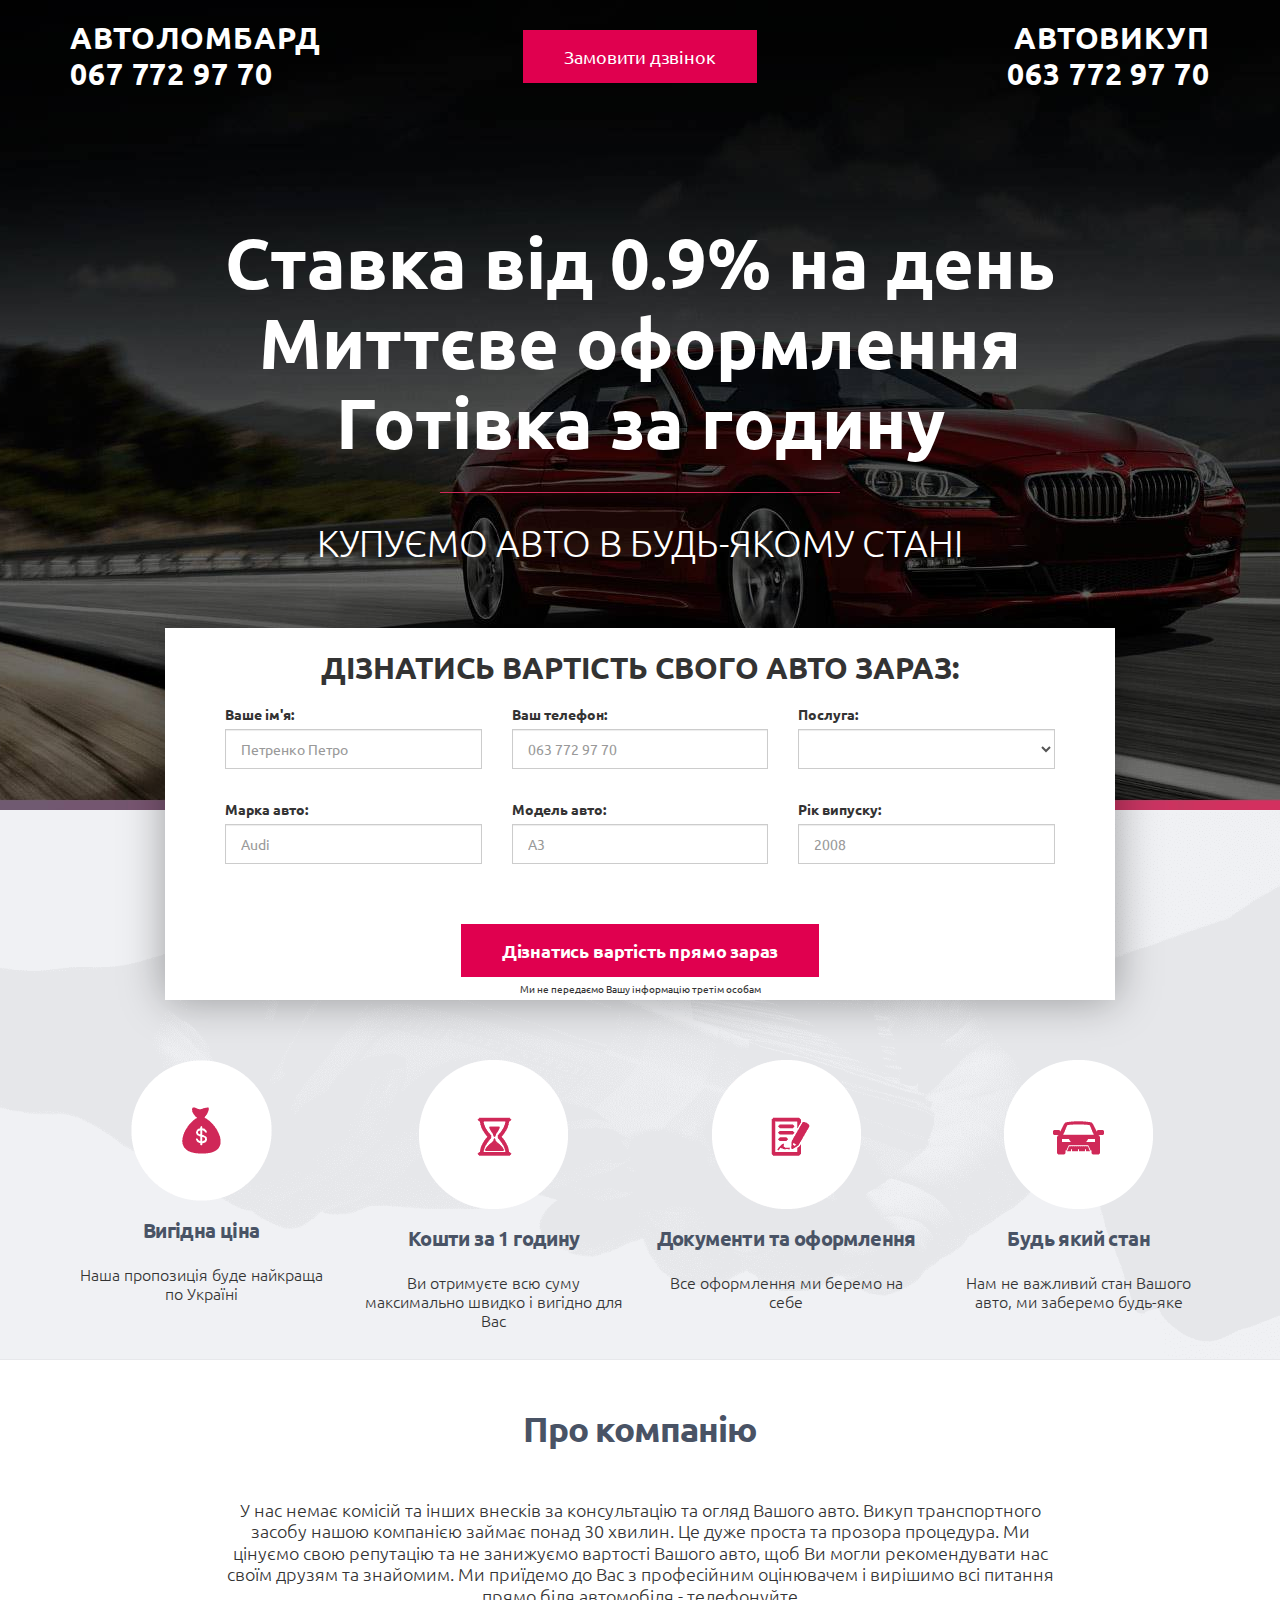
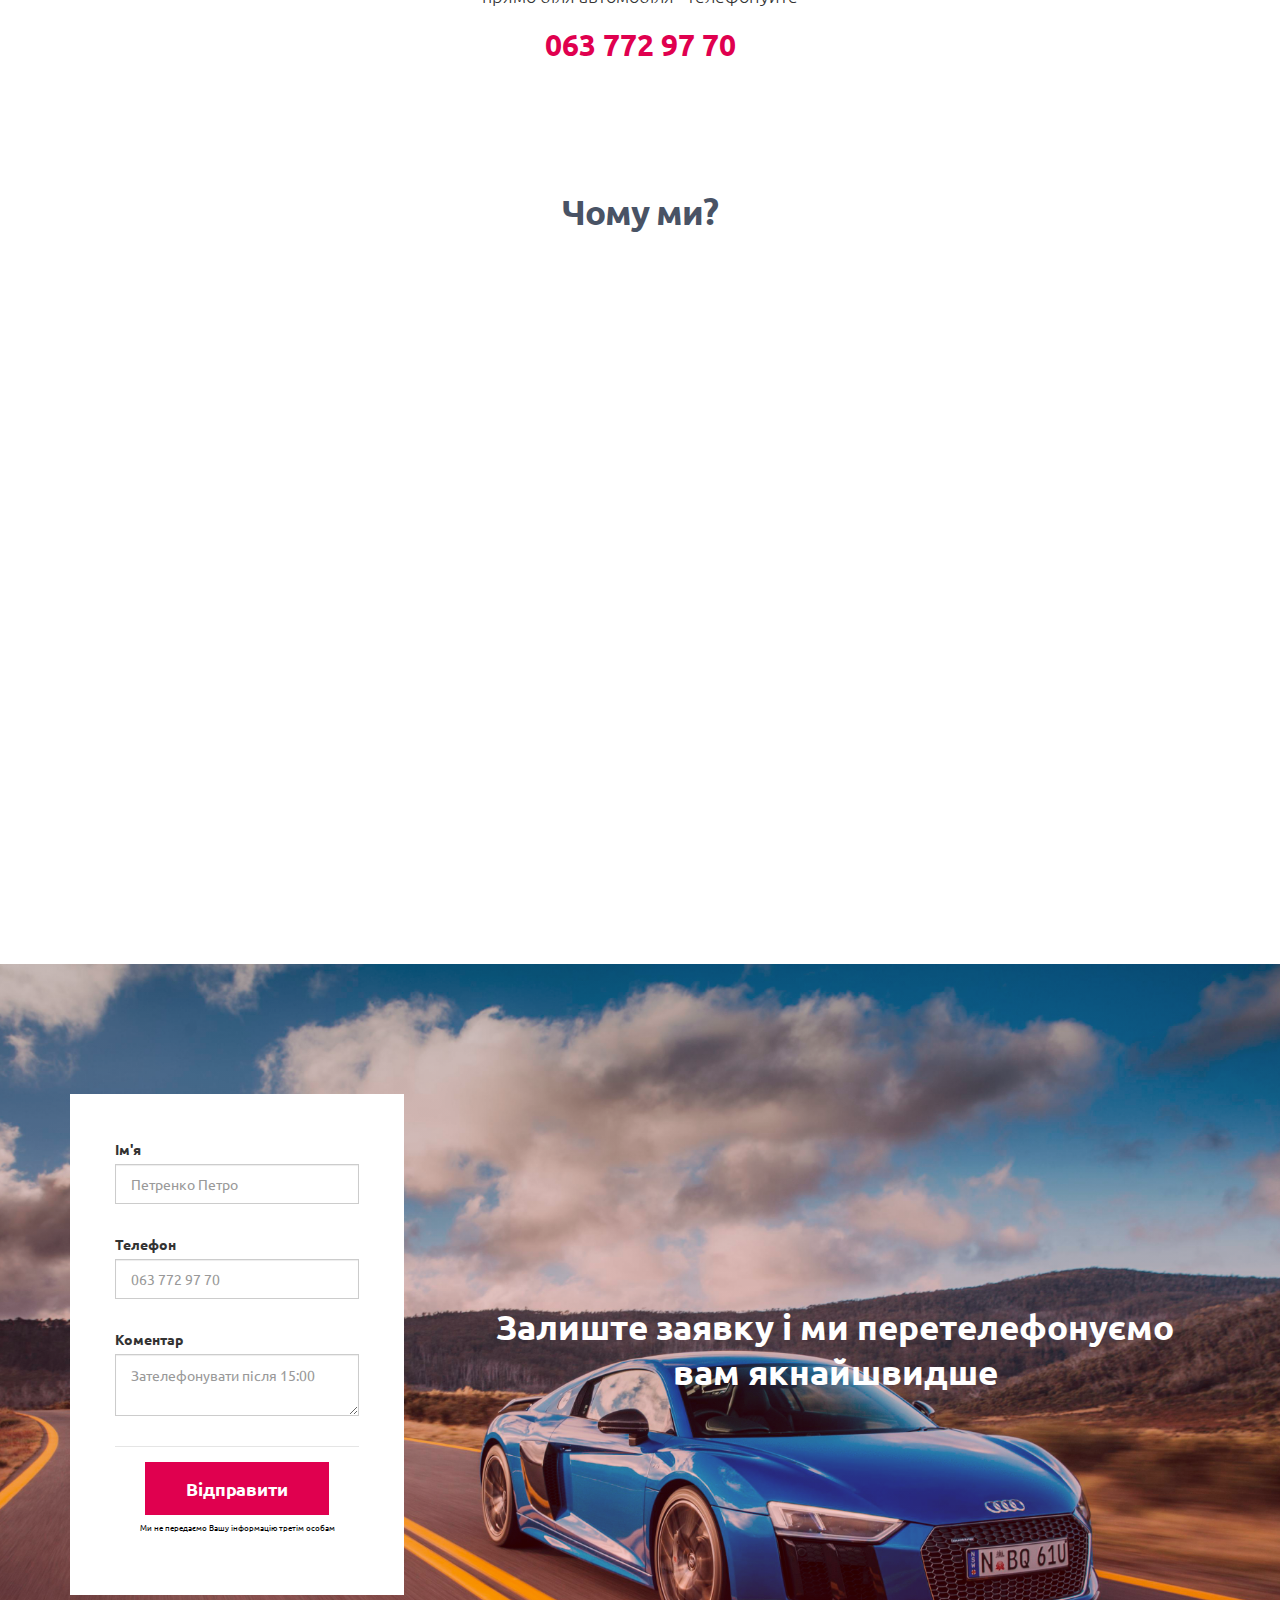
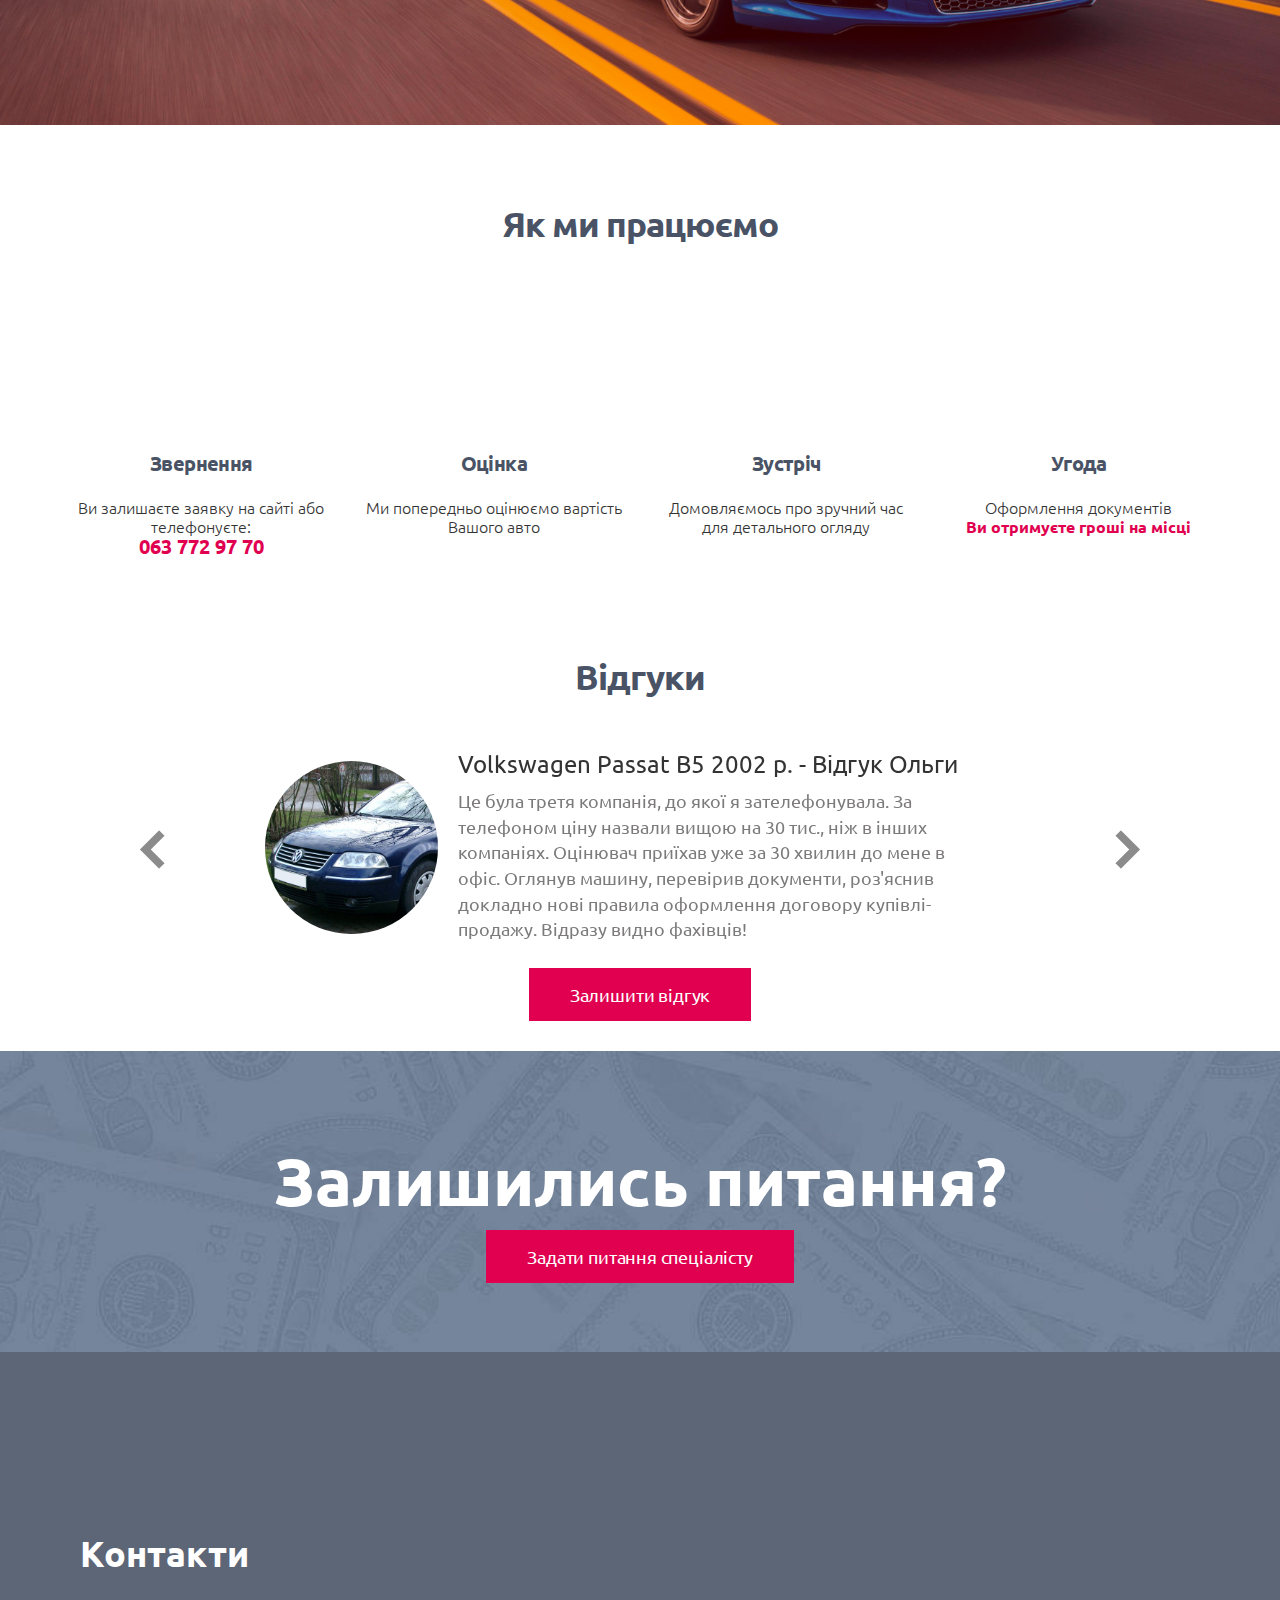
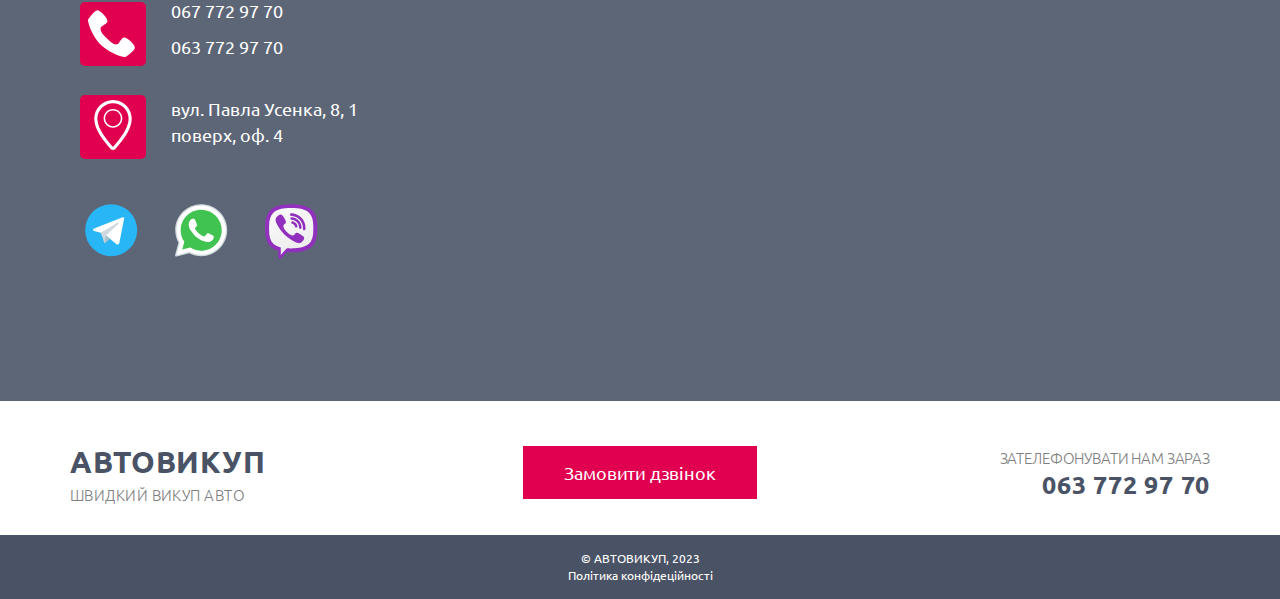
==== commit ec1d8713: "anim_scale" ====
--- a/index.html
+++ b/index.html
@@ -441,63 +441,77 @@
         <h2>Як ми працюємо</h2>
         <div class="row">
           <!-- item -->
-          <div class="col-sm-3">
-            <div class="item">
-              <div class="image">
-                <img class="rotate" src="./Document_files/plan-1.png" alt="" />
-              </div>
-              <span class="name">Звернення</span>
-              <p>
-                Ви залишаєте заявку на сайті або телефонуєте:
-                <b
-                  ><p style="font-size: 20px; margin-top: -2px">
-                    <a
-                      href="tel:0637729770"
-                      style="text-decoration: none; color: #e0004f"
-                      >063 772 97 70</a
-                    >
-                  </p></b
-                >
-              </p>
-            </div>
-          </div>
-          <!-- / item -->
-          <!-- item -->
-          <div class="col-sm-3">
-            <div class="item">
-              <div class="image">
-                <img class="rotate" src="./Document_files/plan-2.png" alt="" />
-              </div>
-              <span class="name">Оцінка</span>
-              <p>Ми попередньо оцінюємо вартість Вашого авто</p>
-            </div>
-          </div>
-          <!-- / item -->
-          <!-- item -->
-          <div class="col-sm-3">
-            <div class="item">
-              <div class="image">
-                <img class="rotate" src="./Document_files/plan-3.png" alt="" />
-              </div>
-              <span class="name">Зустріч</span>
-              <p>Домовляємось про зручний час для детального огляду</p>
-            </div>
-          </div>
-          <!-- / item -->
-          <!-- item -->
-          <div class="col-sm-3">
-            <div class="item">
-              <div class="image">
-                <img class="rotate" src="./Document_files/plan-4.png" alt="" />
-              </div>
-              <span class="name">Угода</span>
-              <p>
-                Оформлення документів<br />
-                <b style="color: #e0004f">Ви отримуєте гроші на місці</b>
-              </p>
-            </div>
-          </div>
-          <!-- / item -->
+          <div class="anim_scale _anim-items">
+            <div class="col-sm-3">
+              <div class="item">
+                <div class="image">
+                  <img
+                    class="rotate"
+                    src="./Document_files/plan-1.png"
+                    alt="" />
+                </div>
+                <span class="name">Звернення</span>
+                <p>
+                  Ви залишаєте заявку на сайті або телефонуєте:
+                  <b
+                    ><p style="font-size: 20px; margin-top: -2px">
+                      <a
+                        href="tel:0637729770"
+                        style="text-decoration: none; color: #e0004f"
+                        >063 772 97 70</a
+                      >
+                    </p></b
+                  >
+                </p>
+              </div>
+            </div>
+            <!-- / item -->
+            <!-- item -->
+            <div class="col-sm-3">
+              <div class="item">
+                <div class="image">
+                  <img
+                    class="rotate"
+                    src="./Document_files/plan-2.png"
+                    alt="" />
+                </div>
+                <span class="name">Оцінка</span>
+                <p>Ми попередньо оцінюємо вартість Вашого авто</p>
+              </div>
+            </div>
+            <!-- / item -->
+            <!-- item -->
+            <div class="col-sm-3">
+              <div class="item">
+                <div class="image">
+                  <img
+                    class="rotate"
+                    src="./Document_files/plan-3.png"
+                    alt="" />
+                </div>
+                <span class="name">Зустріч</span>
+                <p>Домовляємось про зручний час для детального огляду</p>
+              </div>
+            </div>
+            <!-- / item -->
+            <!-- item -->
+            <div class="col-sm-3">
+              <div class="item">
+                <div class="image">
+                  <img
+                    class="rotate"
+                    src="./Document_files/plan-4.png"
+                    alt="" />
+                </div>
+                <span class="name">Угода</span>
+                <p>
+                  Оформлення документів<br />
+                  <b style="color: #e0004f">Ви отримуєте гроші на місці</b>
+                </p>
+              </div>
+            </div>
+            <!-- / item -->
+          </div>
         </div>
       </div>
     </section>
--- a/Document_files/main.css
+++ b/Document_files/main.css
@@ -517,6 +517,8 @@
   line-height: 1.2;
 }
 
+/* ANIMATION */
+
 .animaa .rotate {
   -webkit-transition-duration: 0s;
   transition-duration: 0s;
@@ -550,11 +552,20 @@
   opacity: 0.8;
 }
 
-.rotate:hover {
-  /* -webkit-transform: rotate(360deg);
-  -ms-transform: rotate(360deg);
-  transform: rotate(360deg);
-  opacity: 0.8; */
+/* ANIMATION */
+
+.anim_scale .rotate {
+  -webkit-transition-duration: 0s;
+  -webkit-transform: scale(0);
+  -ms-transform: scale(0);
+  transform: scale(0);
+}
+
+.anim_scale._active .rotate {
+  -webkit-transition-duration: 2.5s;
+  -webkit-transform: scale(1);
+  -ms-transform: scale(1);
+  transform: scale(1);
 }
 
 header .main-block a {
--- a/style.css
+++ b/style.css
@@ -205,7 +205,7 @@
 }
 
 .contact-item p a,
-adress {
+.adress {
   color: white;
   font-weight: 400;
   font-size: 18px;
